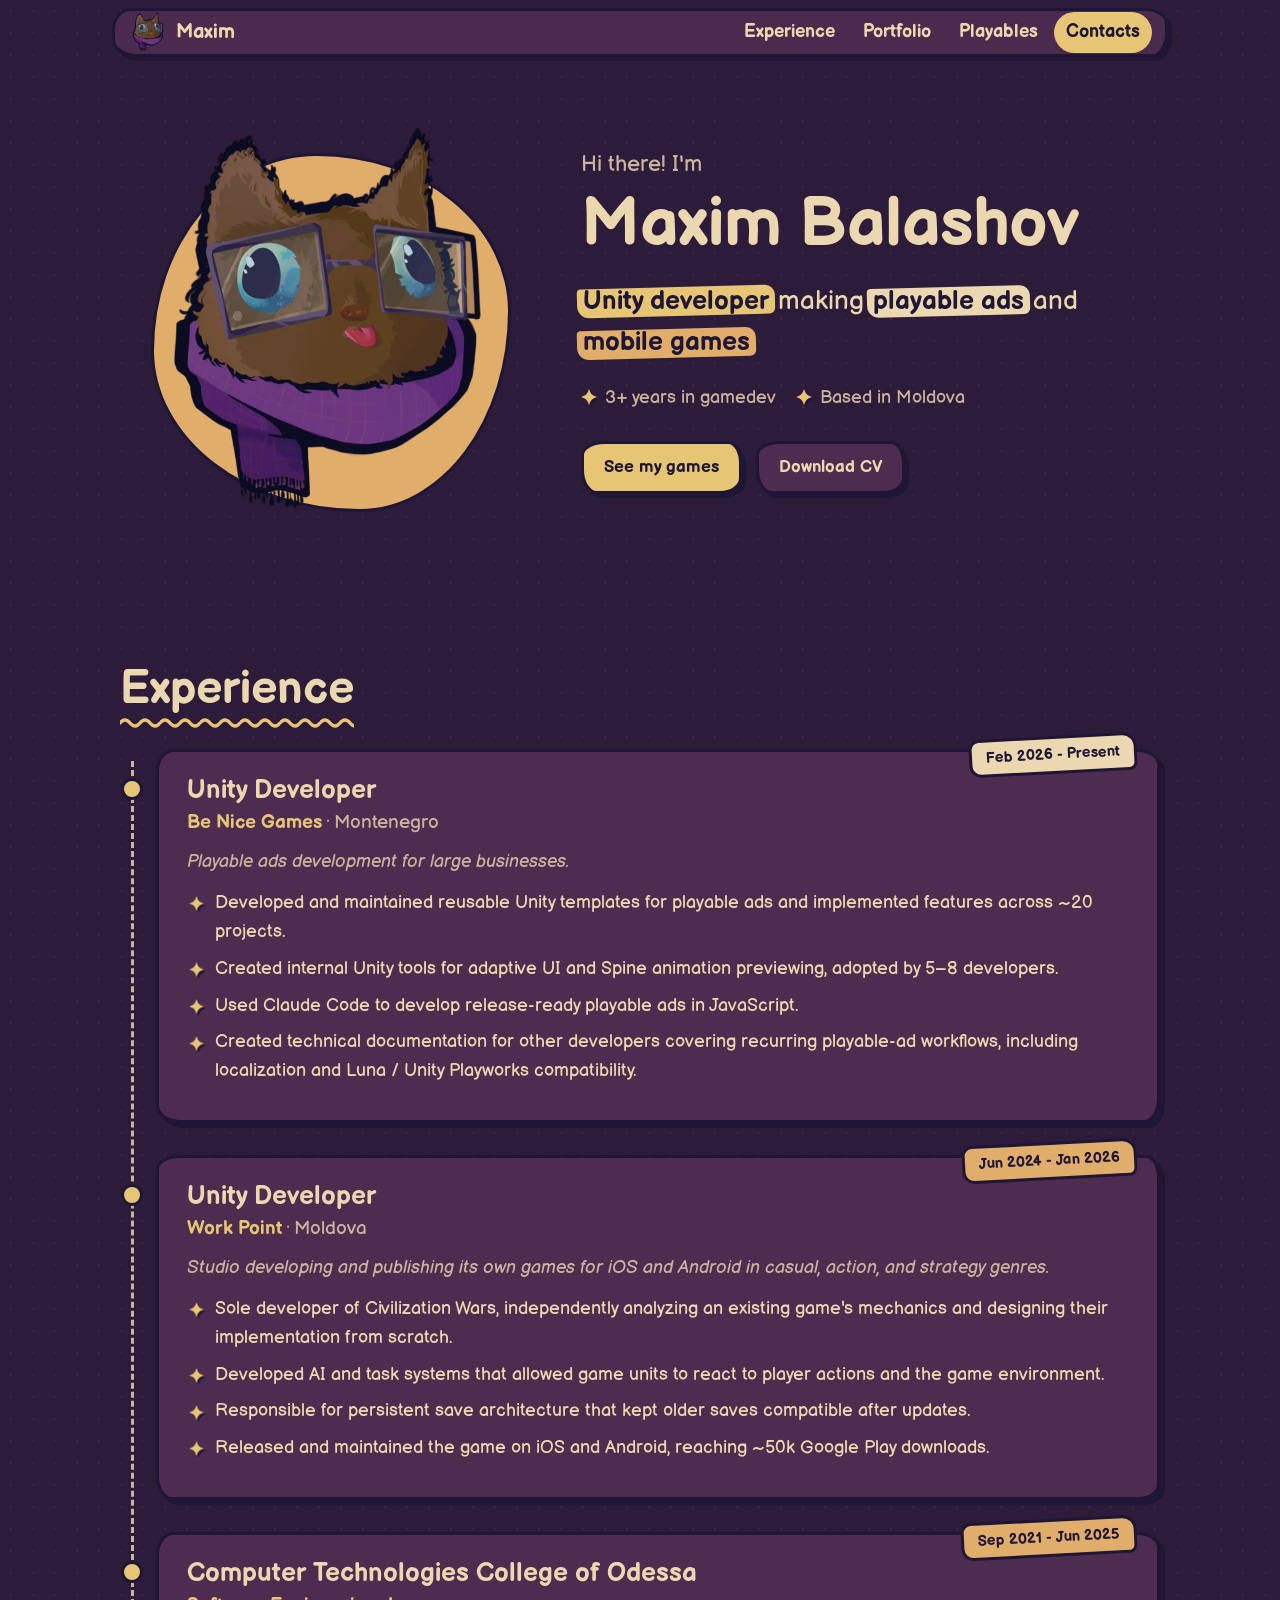
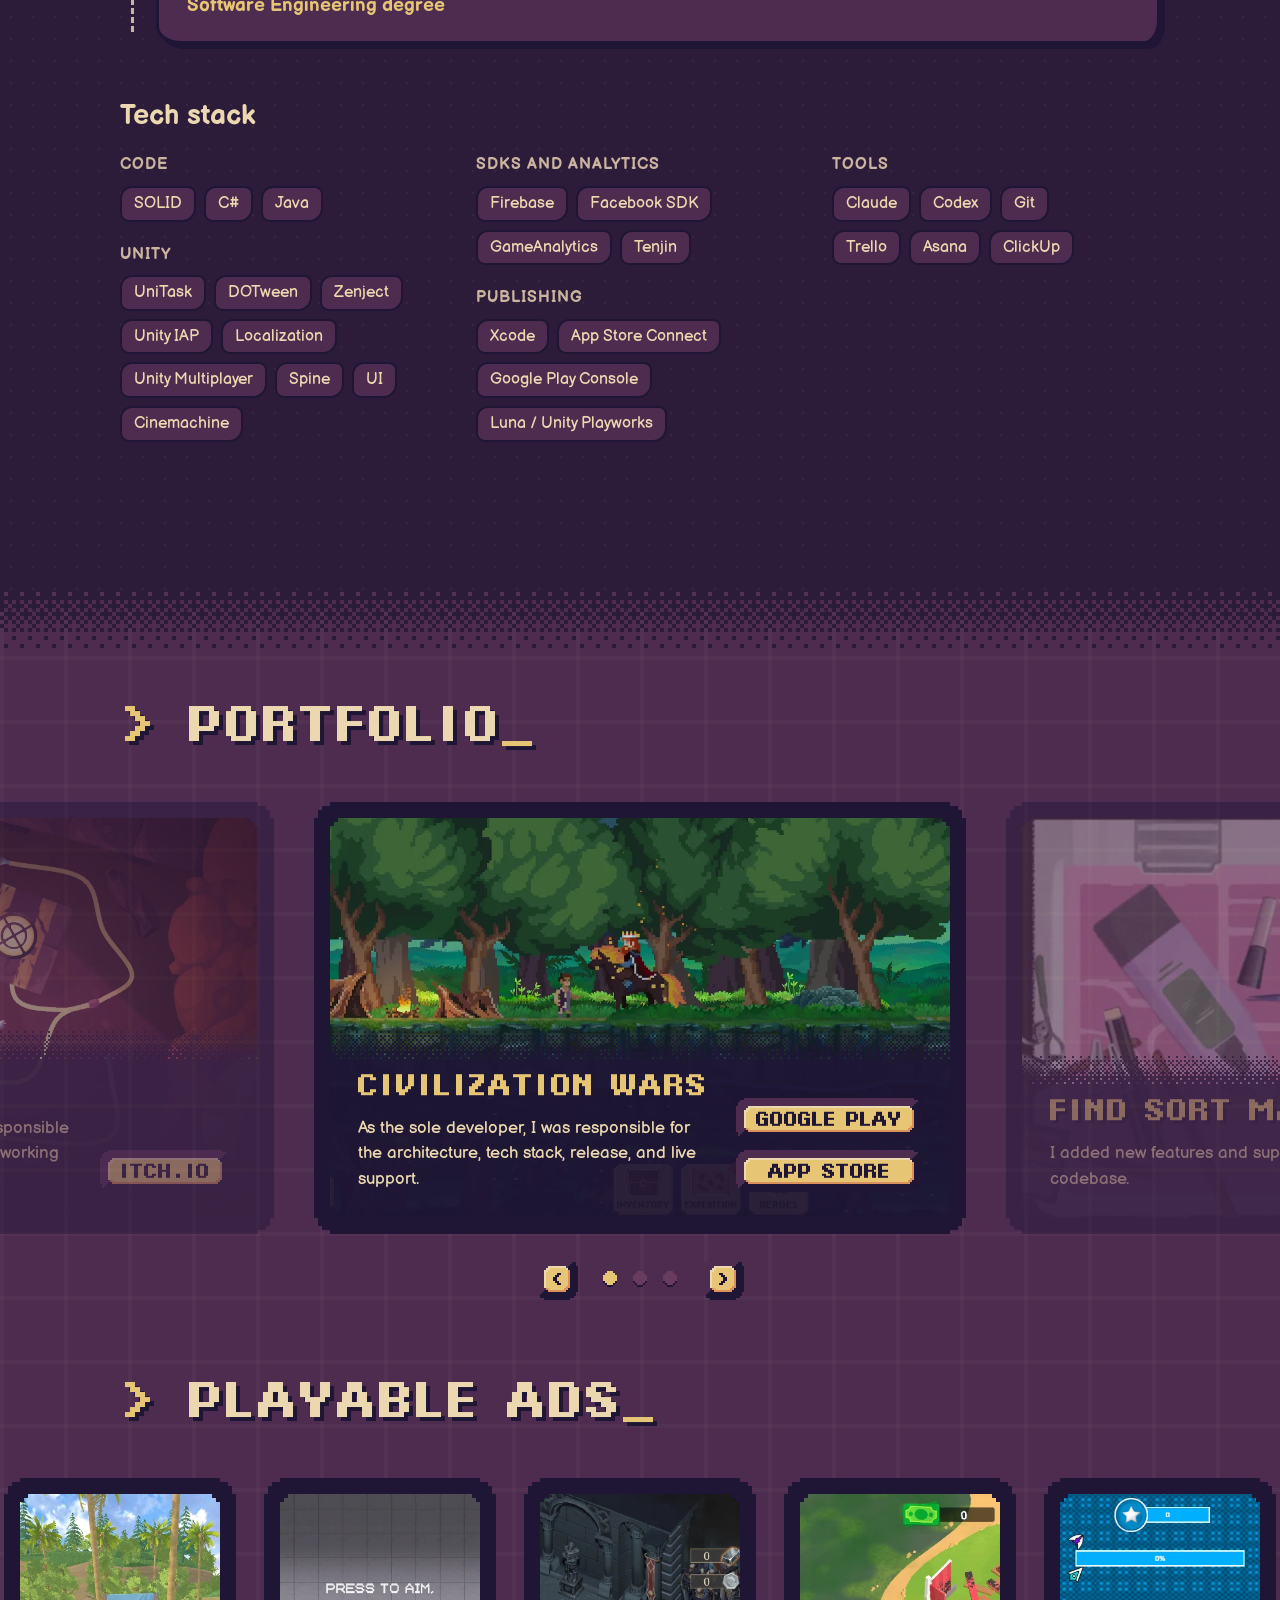
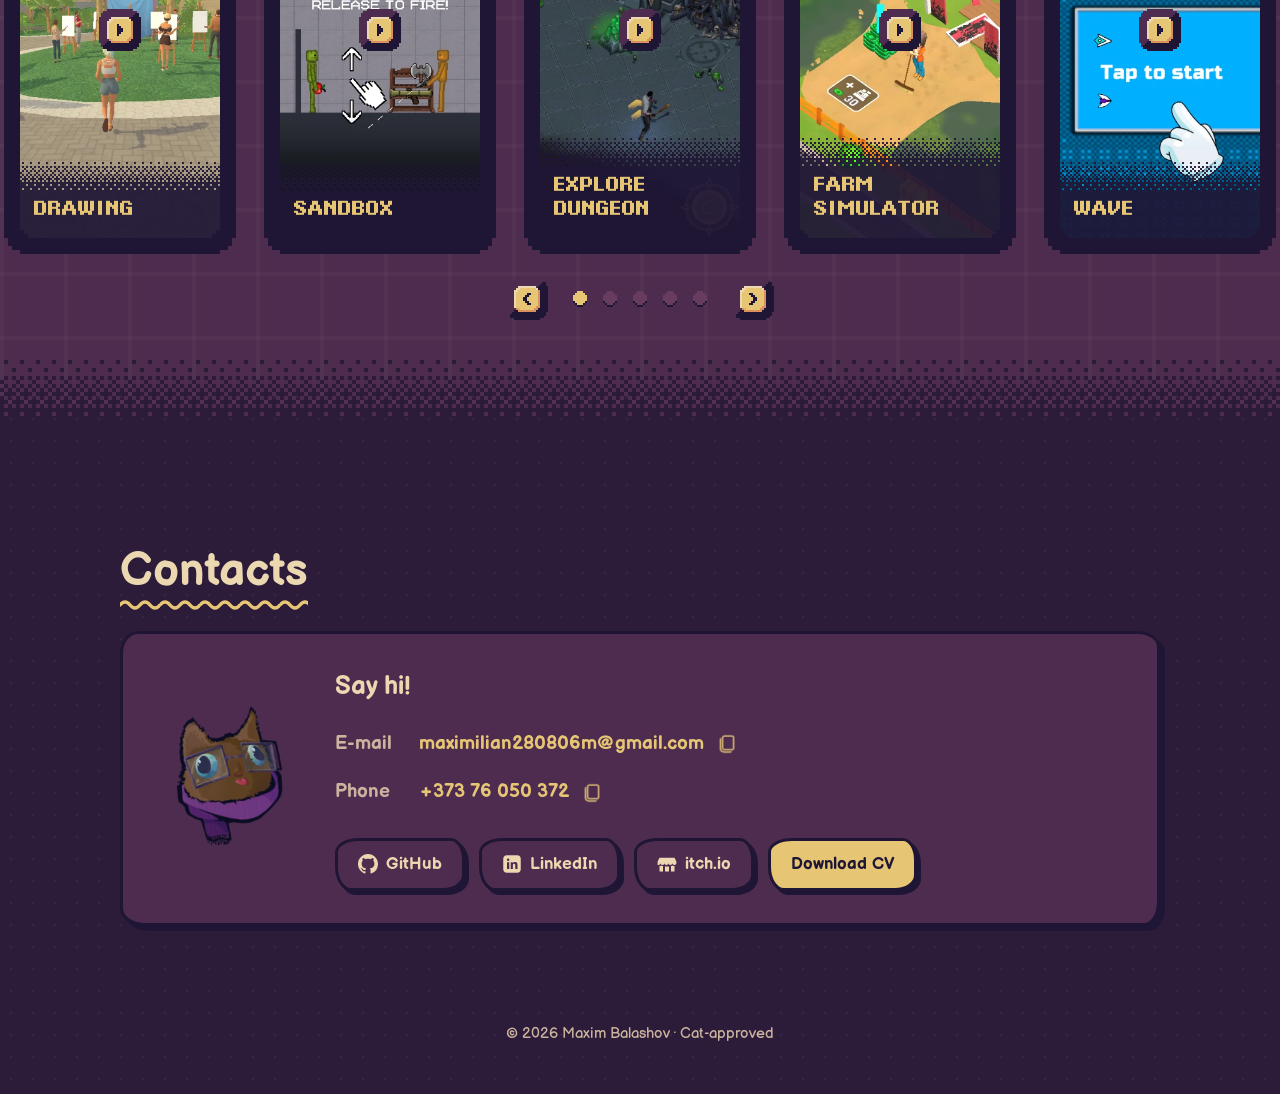
==== index.html @ 59ec6522 "first launch" ====
<!doctype html>
<html lang="en">
<head>
  <meta charset="utf-8">
  <meta name="viewport" content="width=device-width, initial-scale=1">
  <title>Maxim Balashov</title>
  <meta name="description" content="Maxim Balashov — Unity developer making playable ads and mobile games.">
  <link rel="icon" type="image/png" href="Assets/Art/favicon.png">
  <link rel="preload" href="Assets/Fonts/BalsamiqSans/BalsamiqSans-Regular.woff2" as="font" type="font/woff2" crossorigin>
  <link rel="preload" href="Assets/Fonts/BalsamiqSans/BalsamiqSans-Bold.woff2" as="font" type="font/woff2" crossorigin>
  <link rel="stylesheet" href="css/style.css?v=35">
</head>
<body>

  <!-- Hand-drawn wobble filter, used by doodle elements -->
  <svg width="0" height="0" style="position:absolute" aria-hidden="true">
    <filter id="wobble">
      <feTurbulence type="fractalNoise" baseFrequency="0.03" numOctaves="2" seed="3"/>
      <feDisplacementMap in="SourceGraphic" scale="3"/>
    </filter>
  </svg>

  <header class="nav">
    <a class="nav__logo" href="#top" aria-label="Back to top">
      <img src="Assets/Art/icon.webp" alt="" width="40" height="40">
      <span>Maxim</span>
    </a>
    <nav class="nav__links" aria-label="Sections">
      <a href="#experience">Experience</a>
      <a href="#games">Portfolio</a>
      <a href="#playables">Playables</a>
      <a href="#contacts">Contacts</a>
    </nav>
  </header>

  <main id="top">

    <!-- ============ HERO ============ -->
    <section class="hero">
      <div class="hero__avatar">
        <div class="hero__blob" aria-hidden="true"></div>
        <div class="hero__cat">
          <img src="Assets/Art/icon.webp" alt="Maxim's avatar: a brown cat in glasses and a purple scarf" width="735" height="734">
        </div>
      </div>

      <div class="hero__text">
        <p class="hero__hello">Hi there! I'm</p>
        <h1 class="hero__name">Maxim Balashov</h1>
        <p class="hero__role">
          <span class="marker">Unity developer</span> making
          <span class="marker marker--mustard">playable ads</span> and
          <span class="marker marker--coral">mobile games</span>.
        </p>
        <ul class="hero__facts">
          <li>3+ years in gamedev</li>
          <li>Based in Moldova</li>
        </ul>
        <div class="hero__actions">
          <a class="btn btn--primary" href="#games">See my games</a>
          <a class="btn" href="Assets/CV%2017.10.pdf" download="Maxim_Balashov_CV.pdf">Download CV</a>
        </div>
      </div>
    </section>

    <!-- ============ EXPERIENCE ============ -->
    <section class="section" id="experience">
      <h2 class="section__title"><span>Experience</span></h2>

      <div class="timeline">
        <article class="job card">
          <div class="job__date sticker sticker--mustard">Feb 2026 - Present</div>
          <h3 class="job__role">Unity Developer</h3>
          <p class="job__company">Be Nice Games <span>· Montenegro</span></p>
          <p class="job__about">Playable ads development for large businesses.</p>
          <ul class="job__list">
            <li>Developed and maintained reusable Unity templates for playable ads and implemented features across ~20 projects.</li>
            <li>Created internal Unity tools for adaptive UI and Spine animation previewing, adopted by 5–8 developers.</li>
            <li>Used Claude Code to develop release-ready playable ads in JavaScript.</li>
            <li>Created technical documentation for other developers covering recurring playable-ad workflows, including localization and Luna / Unity Playworks compatibility.</li>
          </ul>
        </article>

        <article class="job card">
          <div class="job__date sticker sticker--coral">Jun 2024 - Jan 2026</div>
          <h3 class="job__role">Unity Developer</h3>
          <p class="job__company">Work Point <span>· Moldova</span></p>
          <p class="job__about">Studio developing and publishing its own games for iOS and Android in casual, action, and strategy genres.</p>
          <ul class="job__list">
            <li>Sole developer of Civilization Wars, independently analyzing an existing game's mechanics and designing their implementation from scratch.</li>
            <li>Developed AI and task systems that allowed game units to react to player actions and the game environment.</li>
            <li>Responsible for persistent save architecture that kept older saves compatible after updates.</li>
            <li>Released and maintained the game on iOS and Android, reaching ~50k Google Play downloads.</li>
          </ul>
        </article>

        <article class="job card card--small">
          <div class="job__date sticker">Sep 2021 - Jun 2025</div>
          <h3 class="job__role">Computer Technologies College of Odessa</h3>
          <p class="job__company">Software Engineering degree</p>
        </article>
      </div>

      <h3 class="subtitle">Tech stack</h3>
      <div class="stack">
        <div class="stack__col">
          <div class="stack__group">
            <p class="stack__label">Code</p>
            <ul class="chips"><li>SOLID</li><li>C#</li><li>Java</li></ul>
          </div>
          <div class="stack__group">
            <p class="stack__label">Unity</p>
            <ul class="chips"><li>UniTask</li><li>DOTween</li><li>Zenject</li><li>Unity IAP</li><li>Localization</li><li>Unity Multiplayer</li><li>Spine</li><li>UI</li><li>Cinemachine</li></ul>
          </div>
        </div>
        <div class="stack__col">
          <div class="stack__group">
            <p class="stack__label">SDKs and analytics</p>
            <ul class="chips"><li>Firebase</li><li>Facebook SDK</li><li>GameAnalytics</li><li>Tenjin</li></ul>
          </div>
          <div class="stack__group">
            <p class="stack__label">Publishing</p>
            <ul class="chips"><li>Xcode</li><li>App Store Connect</li><li>Google Play Console</li><li>Luna / Unity Playworks</li></ul>
          </div>
        </div>
        <div class="stack__col">
          <div class="stack__group">
            <p class="stack__label">Tools</p>
            <ul class="chips"><li>Claude</li><li>Codex</li><li>Git</li></ul>
            <ul class="chips"><li>Trello</li><li>Asana</li><li>ClickUp</li></ul>
          </div>
        </div>
      </div>
    </section>

    <!-- ============ PIXEL WORLD: GAMES + PLAYABLES ============ -->
    <div class="pixel-world">
      <div class="dither-edge dither-edge--top" aria-hidden="true"></div>
      <canvas class="pixel-reveal" aria-hidden="true"></canvas>

      <!-- ===== Games ===== -->
      <section id="games">
        <div class="px-section">
          <h2 class="px-title"><span class="px-title__arrow" aria-hidden="true">&gt;</span> PORTFOLIO<span class="px-cursor" aria-hidden="true">_</span></h2>
        </div>

        <div class="showcase showcase--dim px-showcase-wrap" data-showcase="games" aria-roledescription="carousel" aria-label="Games">
          <div class="showcase__viewport">
            <div class="showcase__track">

              <article class="showcase__item game-card px-frame">
                <div class="px-frame__inner px-placeholder" data-cover="Assets/Art/GamePreviews/cws.webp">
                  <div class="game-card__panel px-panel">
                    <div>
                      <h3 class="game-card__title">CIVILIZATION WARS</h3>
                      <p class="game-card__desc">As the sole developer, I was responsible for the architecture, tech stack, release, and live support.</p>
                    </div>
                    <div class="game-card__links">
                      <a class="px-button" href="https://play.google.com/store/apps/details?id=civilization.wars.kingdom.strategy" target="_blank" rel="noopener">GOOGLE PLAY</a>
                      <a class="px-button" href="https://apps.apple.com/us/app/civilization-wars-strategy/id6739465049" target="_blank" rel="noopener">APP STORE</a>
                    </div>
                  </div>
                </div>
              </article>

              <article class="showcase__item game-card px-frame">
                <div class="px-frame__inner px-placeholder" data-cover="Assets/Art/GamePreviews/fsm.webp">
                  <div class="game-card__panel px-panel">
                    <div>
                      <h3 class="game-card__title">FIND SORT MATCH</h3>
                      <p class="game-card__desc">I added new features and supported existing codebase.</p>
                    </div>
                    <div class="game-card__links">
                      <a class="px-button" href="https://play.google.com/store/apps/details?id=com.gan.puzzleone" target="_blank" rel="noopener">GOOGLE PLAY</a>
                      <a class="px-button" href="https://apps.apple.com/md/app/find-sort-match-sorting-game/id6448245615" target="_blank" rel="noopener">APP STORE</a>
                    </div>
                  </div>
                </div>
              </article>

              <article class="showcase__item game-card px-frame">
                <div class="px-frame__inner px-placeholder" data-cover="Assets/Art/GamePreviews/wireup.webp">
                  <div class="game-card__panel px-panel">
                    <div>
                      <h3 class="game-card__title">WIRE UP</h3>
                      <p class="game-card__desc">I was the developer and game designer responsible for the project from concept to completion, working together with a 2D artist.</p>
                    </div>
                    <div class="game-card__links">
                      <a class="px-button" href="https://mav-666.itch.io/wire-up" target="_blank" rel="noopener">ITCH.IO</a>
                    </div>
                  </div>
                </div>
              </article>

            </div>
          </div>
          <div class="showcase__controls">
            <button class="px-button px-button--icon" type="button" data-prev aria-label="Previous game">
              <svg viewBox="0 0 16 16" aria-hidden="true"><path fill="currentColor" d="M8 2h4v2H8zM6 4h4v2H6zM4 6h4v4H4zM6 10h4v2H6zM8 12h4v2H8z"/></svg>
            </button>
            <div class="showcase__dots"></div>
            <button class="px-button px-button--icon" type="button" data-next aria-label="Next game">
              <svg viewBox="0 0 16 16" aria-hidden="true"><path fill="currentColor" d="M4 2h4v2H4zM6 4h4v2H6zM8 6h4v4H8zM6 10h4v2H6zM4 12h4v2H4z"/></svg>
            </button>
          </div>
        </div>
      </section>

      <!-- ===== Playables ===== -->
      <section id="playables">
        <div class="px-section">
          <h2 class="px-title"><span class="px-title__arrow" aria-hidden="true">&gt;</span> PLAYABLE ADS<span class="px-cursor" aria-hidden="true">_</span></h2>
        </div>

        <div class="showcase px-showcase-wrap" data-showcase="playables" aria-roledescription="carousel" aria-label="Playable ads" style="--showcase-gap: 20px">
          <div class="showcase__viewport">
            <div class="showcase__track" id="playables-track">
              <!-- filled from js/main.js (PLAYABLES list) -->
            </div>
          </div>
          <div class="showcase__controls">
            <button class="px-button px-button--icon" type="button" data-prev aria-label="Previous playable">
              <svg viewBox="0 0 16 16" aria-hidden="true"><path fill="currentColor" d="M8 2h4v2H8zM6 4h4v2H6zM4 6h4v4H4zM6 10h4v2H6zM8 12h4v2H8z"/></svg>
            </button>
            <div class="showcase__dots"></div>
            <button class="px-button px-button--icon" type="button" data-next aria-label="Next playable">
              <svg viewBox="0 0 16 16" aria-hidden="true"><path fill="currentColor" d="M4 2h4v2H4zM6 4h4v2H6zM8 6h4v4H8zM6 10h4v2H6zM4 12h4v2H4z"/></svg>
            </button>
          </div>
        </div>
      </section>

      <div class="dither-edge dither-edge--bottom" aria-hidden="true"></div>
    </div>

    <!-- ============ CONTACTS ============ -->
    <section class="section" id="contacts">
      <h2 class="section__title"><span>Contacts</span></h2>

      <div class="contact card">
        <img class="contact__cat" src="Assets/Art/icon.webp" alt="" width="140" height="140">
        <div class="contact__body">
          <p class="contact__lead">Say hi!</p>

          <div class="contact__rows">
            <button class="contact__row" type="button" data-copy="maximilian280806m@gmail.com" aria-label="Copy e-mail address">
              <span class="contact__label">E-mail</span>
              <span class="contact__value">maximilian280806m@gmail.com</span>
              <span class="copy-icon" aria-hidden="true"></span>
            </button>
            <button class="contact__row" type="button" data-copy="+37376050372" aria-label="Copy phone number">
              <span class="contact__label">Phone</span>
              <span class="contact__value">+373 76 050 372</span>
              <span class="copy-icon" aria-hidden="true"></span>
            </button>
          </div>

          <div class="socials">
            <a class="btn btn--social" href="https://github.com/maverik-666" target="_blank" rel="noopener">
              <svg viewBox="0 0 16 16" aria-hidden="true"><path fill="currentColor" d="M8 0C3.58 0 0 3.58 0 8c0 3.54 2.29 6.53 5.47 7.59.4.07.55-.17.55-.38 0-.19-.01-.82-.01-1.49-2.01.37-2.53-.49-2.69-.94-.09-.23-.48-.94-.82-1.13-.28-.15-.68-.52-.01-.53.63-.01 1.08.58 1.23.82.72 1.21 1.87.87 2.33.66.07-.52.28-.87.51-1.07-1.78-.2-3.64-.89-3.64-3.95 0-.87.31-1.59.82-2.15-.08-.2-.36-1.02.08-2.12 0 0 .67-.21 2.2.82.64-.18 1.32-.27 2-.27.68 0 1.36.09 2 .27 1.53-1.04 2.2-.82 2.2-.82.44 1.1.16 1.92.08 2.12.51.56.82 1.27.82 2.15 0 3.07-1.87 3.75-3.65 3.95.29.25.54.73.54 1.48 0 1.07-.01 1.93-.01 2.2 0 .21.15.46.55.38A8.01 8.01 0 0 0 16 8c0-4.42-3.58-8-8-8z"/></svg>
              GitHub
            </a>
            <a class="btn btn--social" href="https://www.linkedin.com/in/maxim-balashov-8b03b829a/" target="_blank" rel="noopener">
              <svg viewBox="0 0 16 16" aria-hidden="true"><rect x="1" y="1" width="14" height="14" rx="3" fill="currentColor"/><path style="fill:var(--card)" d="M4 6.5h1.8V12H4zM4.9 3.6a1 1 0 1 1 0 2 1 1 0 0 1 0-2zM7 6.5h1.7v.8c.3-.5.9-.9 1.8-.9 1.6 0 1.9 1 1.9 2.4V12h-1.8V9.2c0-.7 0-1.4-.9-1.4s-1 .7-1 1.4V12H7z"/></svg>
              LinkedIn
            </a>
            <a class="btn btn--social" href="https://mav-666.itch.io/" target="_blank" rel="noopener">
              <svg viewBox="0 0 16 16" aria-hidden="true"><path fill="currentColor" d="M2 3h12l1.5 3v1.2c0 .9-.7 1.6-1.6 1.6-.9 0-1.6-.7-1.6-1.6 0 .9-.7 1.6-1.6 1.6S9.1 8.1 9.1 7.2c0 .9-.7 1.6-1.6 1.6S6 8.1 6 7.2c0 .9-.7 1.6-1.6 1.6S2.8 8.1 2.8 7.2c0 .9-.7 1.6-1.6 1.6H.5V6zM2 9.6c.5 0 1-.1 1.4-.4.4.3.9.4 1.4.4V14H2zm9.2 0c.5 0 1-.1 1.4-.4.4.3.9.4 1.4.4V14h-2.8zM6.4 10h3.2v4H6.4z"/></svg>
              itch.io
            </a>
            <a class="btn btn--primary" href="Assets/CV%2017.10.pdf" download="Maxim_Balashov_CV.pdf">Download CV</a>
          </div>
        </div>
      </div>
    </section>
  </main>

  <footer class="footer">
    <p>© 2026 Maxim Balashov · Cat-approved</p>
  </footer>

  <!-- ============ PLAYABLE MODAL ============ -->
  <div class="player" id="player" hidden>
    <div class="player__backdrop" data-close></div>
    <div class="player__window px-frame" role="dialog" aria-modal="true" aria-labelledby="player-title">
      <div class="px-frame__inner">
        <div class="player__bar">
          <span class="player__title" id="player-title"></span>
          <div class="player__controls">
            <button class="px-button px-button--icon" type="button" id="player-restart" aria-label="Restart playable" title="Restart">
              <img src="Assets/Art/reload.png" alt="" width="36" height="36">
            </button>
            <button class="px-button px-button--icon" type="button" data-close aria-label="Close playable" title="Close">
              <img src="Assets/Art/cross.png" alt="" width="36" height="36">
            </button>
          </div>
        </div>
        <div class="player__screen">
          <iframe id="player-frame" title="Playable ad" allow="autoplay; fullscreen" sandbox="allow-scripts"></iframe>
          <!-- pixel loading screen, drawn in main.js -->
          <div class="player__loader" id="player-loader" hidden>
            <canvas width="64" height="64" aria-hidden="true"></canvas>
            <span class="sr-only">Loading</span>
          </div>
        </div>
      </div>
    </div>
  </div>

  <script src="js/main.js?v=35"></script>
</body>
</html>
---- css/style.css ----
/* ================= Fonts =================
   .woff2 files are subsets (Latin + punctuation) of the .ttf originals, which stay as fallback. */
@font-face {
  font-family: "Balsamiq Sans";
  src: url("../Assets/Fonts/BalsamiqSans/BalsamiqSans-Regular.woff2") format("woff2"), url("../Assets/Fonts/BalsamiqSans/BalsamiqSans-Regular.ttf") format("truetype");
  font-weight: 400; font-style: normal; font-display: swap;
}
@font-face {
  font-family: "Balsamiq Sans";
  src: url("../Assets/Fonts/BalsamiqSans/BalsamiqSans-Bold.woff2") format("woff2"), url("../Assets/Fonts/BalsamiqSans/BalsamiqSans-Bold.ttf") format("truetype");
  font-weight: 700; font-style: normal; font-display: swap;
}
@font-face {
  font-family: "Balsamiq Sans";
  src: url("../Assets/Fonts/BalsamiqSans/BalsamiqSans-Italic.woff2") format("woff2"), url("../Assets/Fonts/BalsamiqSans/BalsamiqSans-Italic.ttf") format("truetype");
  font-weight: 400; font-style: italic; font-display: swap;
}
@font-face {
  font-family: "JF Dot";
  src: url("../Assets/Fonts/JF-Dot/JF-Dot-MPlusH10B.woff2") format("woff2"), url("../Assets/Fonts/JF-Dot/JF-Dot-MPlusH10B.ttf") format("truetype");
  font-weight: 400; font-style: normal; font-display: swap;
}

/* ================= Tokens =================
   Dark palette: plums for surfaces, warm yellows/oranges for accents.
   Text is cream on dark surfaces and dark plum on light accents. */
:root {
  /* plums, light -> dark */
  --plum-1: #804c6d;
  --plum-2: #673c5f;
  --plum-3: #4d2c50;
  --plum-4: #2c1b39;
  --plum-5: #1f1636;
  /* warm accents */
  --orange: #da915e;
  --apricot: #e1ad6b;
  --yellow: #e6c575;
  --cream: #ebd8b0;

  --bg: var(--plum-4);
  --bg-dots: rgba(235, 216, 176, .06);
  --card: var(--plum-3);
  --text: var(--cream);
  --text-soft: #cbb49f;
  --ink: var(--plum-5);    /* outlines, shadows, text on light accents */
  --link: var(--yellow);

  --lilac: var(--plum-1);
  --mustard: var(--yellow);
  --mustard-light: var(--cream);
  --coral: var(--orange);
  --coral-light: var(--apricot);
  --peach: var(--apricot);

  /* pixel world */
  --px-bg: var(--plum-3);
  --px-bg-2: var(--plum-4);
  --px-ink: var(--cream);
  --px-dim: var(--text-soft);
  --px-accent: var(--yellow);
  --px-teal: var(--orange);

  --font-body: "Balsamiq Sans", "Comic Sans MS", "Trebuchet MS", sans-serif;
  --font-pixel: "JF Dot", "Courier New", monospace;

  --line: 3px solid var(--ink);
  --shadow: 5px 5px 0 var(--ink);
  --wobble: 18px 22px 16px 24px / 22px 16px 24px 18px;
  --wobble-2: 24px 14px 22px 16px / 14px 22px 16px 24px;
  --max: 1080px;
}

/* ================= Base ================= */
*, *::before, *::after { box-sizing: border-box; }
html { scroll-behavior: smooth; scroll-padding-top: 84px; }
body {
  margin: 0;
  font-family: var(--font-body);
  font-size: 18px;
  line-height: 1.6;
  color: var(--text);
  background-color: var(--bg);
  background-image: radial-gradient(var(--bg-dots) 1.4px, transparent 1.6px);
  background-size: 22px 22px;
  -webkit-font-smoothing: antialiased;
  overflow-x: hidden;
}
img { max-width: 100%; height: auto; display: block; }
a { color: var(--link); text-decoration-thickness: 2px; text-underline-offset: 3px; }
a:hover { color: var(--apricot); }
:focus-visible { outline: 3px dashed var(--mustard); outline-offset: 4px; }
h1, h2, h3 { line-height: 1.15; margin: 0; }
ul { margin: 0; padding: 0; list-style: none; }
button { font: inherit; color: inherit; cursor: pointer; }

/* ================= Buttons ================= */
.btn {
  display: inline-flex; align-items: center; gap: 8px;
  padding: 10px 20px;
  font-weight: 700; font-size: 17px;
  color: var(--text); text-decoration: none;
  background: var(--card);
  border: var(--line);
  border-radius: var(--wobble-2);
  box-shadow: 4px 4px 0 var(--ink);
  transition: transform .15s ease, box-shadow .15s ease, background-color .15s;
}
.btn:hover { color: var(--text); background: var(--plum-2); transform: translate(-2px, -2px); box-shadow: 6px 6px 0 var(--ink); }
.btn:active { transform: translate(3px, 3px); box-shadow: 1px 1px 0 var(--ink); }
.btn--primary { background: var(--yellow); color: var(--ink); }
.btn--primary:hover { background: var(--cream); color: var(--ink); }
.btn svg { width: 20px; height: 20px; }

/* ================= Nav ================= */
.nav {
  position: sticky; top: 0; z-index: 50;
  display: flex; align-items: center; justify-content: space-between; gap: 16px;
  max-width: var(--max); margin: 0 auto;
  padding: 12px 20px;
}
.nav::before {
  content: ""; position: absolute; inset: 8px 12px;
  background: rgba(77, 44, 80, .96);
  border: var(--line); border-radius: var(--wobble);
  box-shadow: 4px 4px 0 var(--ink);
  z-index: -1;
}
.nav__logo { display: flex; align-items: center; gap: 8px; font-weight: 700; font-size: 20px; color: var(--text); text-decoration: none; padding-left: 8px; }
.nav__logo img { width: 40px; height: 40px; transition: transform .3s; }
.nav__logo:hover img { transform: rotate(-12deg) scale(1.1); }
.nav__links { display: flex; flex-wrap: wrap; gap: 4px; padding-right: 8px; }
.nav__links a {
  padding: 6px 12px; border-radius: 999px;
  color: var(--text); font-weight: 700; text-decoration: none;
  transition: background-color .15s, color .15s;
}
.nav__links a:hover { background: var(--plum-1); color: var(--text); }
.nav__links a.is-active { background: var(--yellow); color: var(--ink); }

/* ================= Hero ================= */
.hero {
  max-width: var(--max); margin: 0 auto;
  padding: 56px 20px 80px;
  display: grid; grid-template-columns: minmax(0, 5fr) minmax(0, 7fr);
  align-items: center; gap: 48px;
}
.hero__avatar { position: relative; max-width: 400px; justify-self: center; }
/* idle bob on the wrapper, squish on the image: transforms combine, so neither jumps */
.hero__cat { position: relative; animation: bob 4s ease-in-out infinite; transform-origin: 50% 80%; }
.hero__cat img { transform-origin: 50% 90%; }
.hero__blob {
  position: absolute; inset: 8% 4% 2% 6%;
  background: var(--apricot);
  border: var(--line);
  border-radius: 46% 54% 42% 58% / 55% 44% 56% 45%;
  animation: blob 9s ease-in-out infinite;
}
@keyframes bob { 0%, 100% { transform: translateY(0) rotate(-2deg); } 50% { transform: translateY(-10px) rotate(2deg); } }
@keyframes blob {
  0%, 100% { border-radius: 46% 54% 42% 58% / 55% 44% 56% 45%; }
  50% { border-radius: 56% 44% 52% 48% / 45% 56% 44% 55%; }
}
.hero__hello { margin: 0 0 4px; font-size: 22px; color: var(--text-soft); }
.hero__name { font-size: clamp(40px, 6vw, 68px); font-weight: 700; letter-spacing: -.5px; }
.hero__role { font-size: clamp(20px, 2.4vw, 26px); margin: 16px 0 20px; }

.marker { position: relative; white-space: nowrap; font-weight: 700; color: var(--ink); z-index: 0; padding: 0 2px; }
.marker::after {
  content: ""; position: absolute; z-index: -1;
  left: -4px; right: -4px; top: 6%; bottom: 0;
  background: var(--mustard);
  border-radius: 4px 10px 6px 12px;
  transform: rotate(-1.5deg);
}
.marker--mustard::after { background: var(--mustard-light); }
.marker--coral::after { background: var(--coral-light); }

.hero__facts { display: flex; flex-wrap: wrap; gap: 8px 20px; margin-bottom: 28px; color: var(--text-soft); }
.hero__facts li::before {
  content: ""; width: 16px; height: 16px; vertical-align: -2px;
  background: url("../Assets/Art/star-yellow.png") center / contain no-repeat;
  filter: drop-shadow(2px 2px 0 var(--ink));
}
.hero__actions { display: flex; flex-wrap: wrap; gap: 14px; }

/* ================= Sections ================= */
.section { max-width: var(--max); margin: 0 auto; padding: 64px 20px; }
.section__title { font-size: clamp(32px, 4.4vw, 46px); margin-bottom: 32px; }
.section__title span { position: relative; display: inline-block; }
.section__title span::after { /* hand-drawn squiggle */
  content: ""; position: absolute; left: 0; right: 0; bottom: -12px; height: 12px;
  background: url("data:image/svg+xml,%3Csvg xmlns='http://www.w3.org/2000/svg' viewBox='0 0 40 12'%3E%3Cpath d='M0 6 Q5 0 10 6 T20 6 T30 6 T40 6' fill='none' stroke='%23e6c575' stroke-width='3.5' stroke-linecap='round'/%3E%3C/svg%3E") repeat-x left center / 40px 12px;
}
.section__lead { margin: -12px 0 28px; color: var(--text-soft); }
.subtitle { font-size: 28px; margin: 56px 0 20px; }

.card {
  color: var(--text);
  background: var(--card);
  border: var(--line);
  border-radius: var(--wobble);
  box-shadow: var(--shadow);
}

.sticker {
  display: inline-block;
  padding: 4px 14px;
  font-weight: 700; font-size: 15px; color: var(--ink);
  background: var(--peach);
  border: var(--line); border-radius: 10px 14px 8px 12px;
  transform: rotate(-3deg);
}
.sticker--mustard { background: var(--mustard-light); }
.sticker--coral { background: var(--coral-light); }

/* ================= Experience ================= */
.timeline { --tl-pad: 36px; --tl-x: 12px; display: grid; gap: 32px; position: relative; padding-left: var(--tl-pad); }
.timeline::before { /* dashed path */
  content: ""; position: absolute; left: calc(var(--tl-x) - 1.5px); top: 12px; bottom: 12px;
  border-left: 3px dashed var(--text-soft);
}
.job { position: relative; padding: 24px 28px 26px; }
.job::before { /* dot on the path */
  content: ""; position: absolute; top: 26px;
  left: calc(var(--tl-x) - var(--tl-pad) - 3px); /* 3px = card border */
  transform: translateX(-50%);
  width: 22px; height: 22px; border-radius: 50%;
  background: var(--mustard); border: var(--line);
}
.job:nth-child(even) { border-radius: var(--wobble-2); }
.job__date { position: absolute; top: -16px; right: 20px; }
.job__role { font-size: 26px; }
.job__company { margin: 2px 0 10px; font-weight: 700; color: var(--yellow); font-size: 19px; }
.job__company span { color: var(--text-soft); font-weight: 400; }
.job__about { margin: 0 0 12px; font-style: italic; color: var(--text-soft); }
.job__list li { position: relative; padding-left: 28px; margin-bottom: 8px; }
.job__list li::before {
  content: ""; position: absolute; left: 2px; top: .4em;
  width: 15px; height: 15px;
  background: url("../Assets/Art/star-yellow.png") center / contain no-repeat;
  filter: drop-shadow(2px 2px 0 var(--ink));
}
.card--small { padding-bottom: 20px; }
.card--small .job__company { margin-bottom: 0; }

.stack { display: grid; grid-template-columns: repeat(3, minmax(0, 1fr)); gap: 20px 28px; align-items: start; }
.stack__col { display: grid; gap: 20px; }
.stack__label { margin: 0 0 8px; font-weight: 700; color: var(--text-soft); font-size: 16px; text-transform: uppercase; letter-spacing: 1px; }
.chips { display: flex; flex-wrap: wrap; gap: 8px; }
.chips li {
  padding: 3px 12px; font-size: 16px; color: var(--text);
  background: var(--card); border: 2.5px solid var(--ink);
  border-radius: 12px 8px 14px 9px;
  transition: background-color .15s, color .15s;
}
.chips + .chips { margin-top: 8px; }
.chips li:nth-child(3n+1):hover { background: var(--yellow); color: var(--ink); }
.chips li:nth-child(3n+2):hover { background: var(--orange); color: var(--ink); }
.chips li:nth-child(3n):hover { background: var(--apricot); color: var(--ink); }

/* ================= Pixel world (Games + Playables) ================= */
/* Pixel art assets are drawn at 2x, so 1 art pixel = 2 css px at 1:1. */
.pixel-world {
  --panel: rgba(31, 22, 54, .92);
  position: relative;
  margin: 150px 0 130px;
  color: var(--px-ink);
}
/* Dithered edges: same background + grid as the world, cut out by a mask
   built from Assets/Art/gradient.png in main.js, so the grid continues through */
.pixel-world, .dither-edge {
  background-color: var(--px-bg);
  background-image:
    linear-gradient(rgba(235,216,176,.035) 4px, transparent 4px),
    linear-gradient(90deg, rgba(235,216,176,.035) 4px, transparent 4px);
  background-size: 64px 64px;
}
.dither-edge {
  position: absolute; left: 0; right: 0; height: 64px;
  pointer-events: none;
  visibility: hidden; /* shown once the mask is ready */
  -webkit-mask-repeat: repeat-x; mask-repeat: repeat-x;
  -webkit-mask-size: 64px 64px; mask-size: 64px 64px;
}
.dither-ready .dither-edge { visibility: visible; }
/* the edge ends where the world's grid starts: shift so lines line up */
.dither-edge--top {
  bottom: 100%;
  background-position: 0 0;
  -webkit-mask-image: var(--dither-mask-top); mask-image: var(--dither-mask-top);
}
.dither-edge--bottom {
  top: 100%;
  background-position: 0 var(--grid-shift-bottom, 0px);
  -webkit-mask-image: var(--dither-mask-bottom); mask-image: var(--dither-mask-bottom);
}

.pixel-reveal {
  position: absolute; left: 0; top: -64px; width: 100%; height: calc(100vh + 64px);
  pointer-events: none; z-index: 5;
  image-rendering: pixelated;
}

.px-section { max-width: var(--max); margin: 0 auto; padding: 48px 20px 8px; }
.px-section + .px-section { padding-top: 72px; }
.px-showcase-wrap { padding-bottom: 32px; }

/* JF Dot is a 10px-grid font: sizes kept to multiples of 10 so it stays crisp */
.px-title {
  font-family: var(--font-pixel); font-weight: 400;
  font-size: 50px; line-height: 1; letter-spacing: 2px;
  color: var(--px-ink);
  text-shadow: 4px 4px 0 var(--ink);
  margin-bottom: 20px;
}
.px-title__arrow { color: var(--px-accent); }
.px-cursor { color: var(--px-accent); animation: blink 1s steps(1) infinite; }
@keyframes blink { 50% { opacity: 0; } }
.px-lead { margin: 0 0 28px; color: var(--px-dim); font-size: 18px; }

/* 9-slice frame from Assets/Art/border.png (tinted copy: border-ink.png) */
.px-frame { position: relative; padding: 12px; }
.px-frame::after {
  content: ""; position: absolute; inset: 0; z-index: 2; pointer-events: none;
  border: 28px solid transparent;
  border-image: url("../Assets/Art/border-ink.png") 14 / 28px stretch;
  image-rendering: pixelated;
}
.px-frame__inner { position: relative; height: 100%; border-radius: 16px; overflow: hidden; }

/* 9-slice button from Assets/Art/button.png */
.px-button {
  display: inline-flex; align-items: center; justify-content: center;
  box-sizing: border-box; height: 42px; padding: 0 6px;
  border-style: solid; border-width: 14px;
  border-image: url("../Assets/Art/button.png") 14 fill / 14px stretch;
  image-rendering: pixelated;
  background: none;
  font-family: var(--font-pixel); font-size: 20px; line-height: 14px;
  color: var(--ink); text-decoration: none; white-space: nowrap;
  cursor: pointer;
  padding-top: 4px; /* label sits one art pixel lower */
}
/* main.js pre-renders the 9-slice into one image per size: no seams between slices */
.px-button.is-painted {
  border-image: none; border-color: transparent;
  background-origin: border-box; background-clip: border-box;
  background-size: 100% 100%; background-repeat: no-repeat;
}
.px-button { transition: transform .06s steps(1), filter .1s; }
.px-button:hover { color: var(--ink); filter: brightness(1.08); }
/* pressed: the button sinks by one art pixel and darkens */
.px-button:active, .play-card:active .play-card__play { transform: translateY(2px); filter: brightness(.85); }
.play-card:active .play-card__play { transform: translate(-50%, calc(-50% + 2px)); }
.px-button--icon { width: 42px; padding: 0; }
.px-button--icon svg { width: 16px; height: 16px; flex: none; overflow: visible; }
/* icon art is 24x24 at 1x; shown at 1.5x so it fits the button face */
.px-button--icon img { width: 36px; height: 36px; flex: none; max-width: none; image-rendering: pixelated; }

.px-placeholder {
  background-color: var(--plum-2);
  background-image:
    linear-gradient(45deg, var(--plum-1) 25%, transparent 25%, transparent 75%, var(--plum-1) 75%),
    linear-gradient(45deg, var(--plum-1) 25%, transparent 25%, transparent 75%, var(--plum-1) 75%);
  background-size: 64px 64px; background-position: 0 0, 32px 32px;
}
.has-cover { background-size: cover; background-position: center; }

/* dithered fade from the cover into the info panel */
.px-panel { position: relative; background: var(--panel); }
.px-panel::before {
  content: ""; position: absolute; left: 0; right: 0; bottom: 100%; height: 32px;
  background: var(--dither-panel, linear-gradient(transparent, var(--panel)));
  background-repeat: repeat-x;
  background-size: 32px 32px;
  image-rendering: pixelated;
}

.px-tags { display: flex; flex-wrap: wrap; gap: 6px; }
.px-tags + .px-tags { margin-top: 6px; }
.px-tags li {
  font-family: var(--font-pixel); font-size: 15px; line-height: 1;
  padding: 3px 6px 2px;
  color: var(--orange); border: 2px solid var(--orange);
}

/* ================= Showcase (infinite carousel) ================= */
.showcase__viewport {
  overflow: hidden;
  padding: 16px 0 12px;
  touch-action: pan-y;
  cursor: grab;
}
.showcase__viewport.is-dragging { cursor: grabbing; }
.showcase__track {
  display: flex; gap: var(--showcase-gap, 32px);
  transition: transform .55s cubic-bezier(.22, 1, .36, 1);
  will-change: transform;
  user-select: none; -webkit-user-select: none;
}
.showcase__track.no-anim { transition: none; }
.showcase__track.no-fade .showcase__item { transition: none; }
.showcase__item { flex: none; }
.showcase--dim .showcase__item { transition: opacity .3s; }
.showcase--dim .showcase__item:not(.is-active) { opacity: .4; }

.showcase__controls { display: flex; align-items: center; justify-content: center; gap: 20px; margin-top: 8px; }
.showcase__dots { display: flex; gap: 6px; }
.showcase__dot {
  width: 24px; height: 24px; padding: 0; border: 0; background: none; cursor: pointer;
  display: grid; place-items: center;
}
/* dot art is 7x8, shown at 2x like the other pixel assets */
.showcase__dot::before {
  content: ""; width: 14px; height: 16px;
  background: url("../Assets/Art/dot_disabled.png") center / 100% 100% no-repeat;
  image-rendering: pixelated;
}
.showcase__dot.is-active::before { background-image: url("../Assets/Art/dot_enabled.png"); }

/* ================= Game card (landscape) ================= */
.game-card { width: min(660px, 86vw); }
/* 3:2 landscape, but allowed to grow if the text needs more room */
.game-card .px-frame__inner { display: flex; flex-direction: column; justify-content: flex-end; min-height: calc(min(660px, 86vw) * 2 / 3 - 24px); }
.game-card__title {
  font-family: var(--font-pixel); font-weight: 400;
  font-size: 30px; line-height: 1.1; letter-spacing: 1px;
  color: var(--yellow);
  text-shadow: 3px 3px 0 var(--ink);
}
.game-card__panel {
  display: grid; grid-template-columns: minmax(0, 1fr) auto; align-items: end; gap: 16px 24px;
  padding: 8px 36px 34px;
}
.game-card__desc { margin: 12px 0 0; font-size: 17px; line-height: 1.5; color: var(--cream); }
.game-card__links { display: flex; flex-direction: column; gap: 10px; }

/* ================= Playable card (portrait) ================= */
.play-card {
  width: 240px; padding: 12px;
  border: 0; background: none; color: inherit; text-align: left; font: inherit;
  cursor: pointer;
  transition: transform .2s steps(3);
}
.play-card:hover { transform: translateY(-6px); }
.play-card .px-frame__inner { aspect-ratio: 9 / 15; display: flex; flex-direction: column; justify-content: flex-end; }
.play-card__label {
  position: absolute; left: 0; right: 0; top: 18%; text-align: center;
  font-family: var(--font-pixel); font-size: 20px; color: var(--cream); opacity: .7;
}
.play-card__play { position: absolute; left: 50%; top: 40%; transform: translate(-50%, -50%); }
.play-card__panel { padding: 4px 22px 24px; }
.play-card__title { display: block; font-family: var(--font-pixel); font-size: 20px; line-height: 1.2; color: var(--yellow); }

/* ================= Player modal ================= */
.player { position: fixed; inset: 0; z-index: 100; display: grid; place-items: center; }
.player[hidden] { display: none; }
.player__backdrop {
  position: absolute; inset: 0;
  background: rgba(31, 22, 54, .8);
  opacity: 0; transition: opacity .3s ease;
}
.player.is-open .player__backdrop { opacity: 1; }
/* the window follows the screen: portrait on tall screens, landscape on wide ones */
.player__window {
  height: min(88vh, 900px);
  aspect-ratio: 9 / 17;
  max-width: 94vw;
  will-change: transform;
}
@media (orientation: landscape) {
  .player__window {
    aspect-ratio: 16 / 9;
    height: auto;
    width: min(92vw, 1400px, calc(88vh * 16 / 9));
    max-width: none;
  }
}
.player__window .px-frame__inner { display: flex; flex-direction: column; background: var(--plum-5); }
.player__bar {
  display: flex; align-items: center; justify-content: space-between; gap: 12px;
  position: relative; z-index: 2;
  padding: 12px 14px 10px 24px;
  background: var(--plum-5);
}
/* dark dithered fade (gradient_small.png) hanging over the top of the game; clicks pass through */
.player__bar::after {
  content: ""; position: absolute; left: 0; right: 0; top: 100%; height: 32px;
  background: var(--dither-bar, linear-gradient(var(--plum-5), transparent 45%)) left top / 32px 32px repeat-x;
  image-rendering: pixelated;
  pointer-events: none;
}
.player__title {
  font-family: var(--font-pixel); font-size: 20px; color: var(--yellow);
  white-space: nowrap; overflow: hidden; text-overflow: ellipsis;
}
.player__controls { display: flex; gap: 6px; }
.player__screen { position: relative; flex: 1; background: var(--plum-5); }
.player__loader {
  position: absolute; inset: 0;
  display: grid; place-items: center;
  /* same backdrop as the pixel world, so the dark disc reads */
  background-color: var(--px-bg);
  background-image:
    linear-gradient(rgba(235,216,176,.035) 4px, transparent 4px),
    linear-gradient(90deg, rgba(235,216,176,.035) 4px, transparent 4px);
  background-size: 64px 64px;
  transition: opacity .3s;
}
.player__loader[hidden] { display: none; }
.player__loader.is-done { opacity: 0; }
/* 64x64 art canvas shown at 4x */
.player__loader canvas { width: 256px; height: 256px; max-width: 70%; height: auto; aspect-ratio: 1; image-rendering: pixelated; }

/* "REDIRECT!" pops up when the build tries to open the store */
.redirect-pop {
  position: absolute; left: 50%; top: 45%; z-index: 3;
  font-family: var(--font-pixel); font-size: 30px; line-height: 1;
  color: var(--yellow); text-shadow: 3px 3px 0 var(--ink);
  white-space: nowrap; pointer-events: none;
  /* movement snaps in pixel steps, the fade stays smooth */
  animation: pop-rise 1.2s steps(12) forwards, pop-fade 1.2s ease-in forwards;
}
@keyframes pop-rise { from { transform: translate(-50%, 0); } to { transform: translate(-50%, -96px); } }
@keyframes pop-fade { 0%, 40% { opacity: 1; } 100% { opacity: 0; } }
.sr-only { position: absolute; width: 1px; height: 1px; overflow: hidden; clip: rect(0 0 0 0); white-space: nowrap; }
.player__screen iframe { width: 100%; height: 100%; border: 0; display: block; background: var(--plum-5); }
body.is-locked { overflow: hidden; }

/* ================= Contacts ================= */
.contact { display: flex; align-items: center; gap: 36px; padding: 32px 36px; }
.contact__cat { width: 140px; flex: none; transform: rotate(-8deg); }
.contact__lead { margin: 0 0 16px; font-size: 26px; font-weight: 700; }
.contact__rows { display: grid; justify-items: start; gap: 6px; margin: 0 0 24px -12px; }
/* the whole row copies its value */
.contact__row {
  display: flex; flex-wrap: wrap; align-items: center; gap: 4px 12px;
  padding: 6px 12px;
  font-size: 19px; text-align: left; color: inherit;
  background: none; border: 0; border-radius: 12px;
  transition: background-color .15s;
}
.contact__row:hover { background: rgba(235, 216, 176, .08); }
.contact__label { min-width: 72px; font-weight: 700; color: var(--text-soft); }
.contact__value { font-weight: 700; color: var(--link); word-break: break-all; }
/* copy.png is a white icon: used as a mask so it takes any color */
.copy-icon {
  width: 22px; height: 22px; flex: none;
  background-color: var(--yellow);
  -webkit-mask: url("../Assets/Art/copy.png") center / contain no-repeat;
          mask: url("../Assets/Art/copy.png") center / contain no-repeat;
  transition: background-color .15s;
}
.contact__row:hover .copy-icon { background-color: var(--cream); }

/* "Copied!" rises from the click and fades */
.copied-pop {
  position: fixed; z-index: 200; pointer-events: none;
  font-weight: 700; font-size: 20px; white-space: nowrap;
  color: var(--yellow); text-shadow: 2px 2px 0 var(--ink);
  animation: copied-pop 1s ease-out forwards;
}
@keyframes copied-pop {
  0% { opacity: 0; transform: translate(-50%, -50%); }
  15% { opacity: 1; }
  45% { opacity: 1; }
  100% { opacity: 0; transform: translate(-50%, calc(-50% - 60px)); }
}
.socials { display: flex; flex-wrap: wrap; gap: 14px; }

.footer { text-align: center; padding: 32px 20px 48px; color: var(--text-soft); font-size: 15px; }
.footer p { margin: 0; }

/* ================= Micro-interactions ================= */
/* Rule: never rotate/scale elements with text (it renders blurry); images and decorations are fine. */

/* scroll progress */
.progress {
  position: fixed; left: 0; top: 0; z-index: 60;
  width: 100%; height: 4px;
  background: var(--yellow);
  transform-origin: 0 50%; transform: scaleX(0);
  pointer-events: none;
}

/* nav: sliding pill behind the active link */
.nav__links { position: relative; }
.nav__links a { position: relative; z-index: 1; }
.nav__pill {
  position: absolute; z-index: 0; left: 0; top: 0;
  border-radius: 999px; background: var(--yellow);
  opacity: 0;
  transition: transform .35s cubic-bezier(.34, 1.4, .64, 1), width .35s cubic-bezier(.34, 1.4, .64, 1), opacity .2s;
  pointer-events: none;
}
.nav__links.has-pill a.is-active { background: transparent; }
.nav__logo:active img { transform: rotate(-360deg) scale(.9); transition: transform .5s; }

/* avatar: click to pet */
.hero__avatar { cursor: pointer; -webkit-tap-highlight-color: transparent; }
.hero__avatar:focus-visible { outline-offset: 0; border-radius: 50%; }
.hero__blob { transition: transform .4s cubic-bezier(.34, 1.56, .64, 1); }
.hero__avatar:hover .hero__blob { transform: scale(1.05); }
.hero__avatar.is-petted .hero__cat img { animation: squish .5s cubic-bezier(.34, 1.56, .64, 1); }
@keyframes squish {
  0% { transform: scale(1, 1); }
  30% { transform: scale(1.1, .88) translateY(14px); }
  60% { transform: scale(.94, 1.08) translateY(-12px); }
  100% { transform: scale(1, 1); }
}
/* hero stars pulse */
.hero__facts li::before { display: inline-block; margin-right: 8px; animation: pulse 1.8s ease-in-out infinite; }
.hero__facts li:nth-child(2)::before { animation-delay: .9s; }
@keyframes pulse { 0%, 100% { transform: scale(1); } 50% { transform: scale(1.35); } }

/* section title squiggle flows on hover */
.section__title span::after { transition: background-position .6s ease; }
.section__title:hover span::after { background-position: 40px center; }

/* chips lift */
.chips li { transition: background-color .15s, color .15s, transform .15s, box-shadow .15s; }
.chips li:hover { transform: translate(-2px, -2px); box-shadow: 3px 3px 0 var(--ink); }

/* timeline dot pops when its card appears */
.job.is-visible::before { animation: dot-pop .6s .2s cubic-bezier(.34, 1.8, .64, 1) backwards; }
@keyframes dot-pop { from { transform: translateX(-50%) scale(0); } to { transform: translateX(-50%) scale(1); } }
.job:hover::before { background: var(--orange); transition: background-color .2s; }
.job__list li::before { transition: transform .3s; }
.job__list li:hover::before { transform: scale(1.4); }

/* contact cat waves */
.contact__cat { transition: transform .3s cubic-bezier(.34, 1.56, .64, 1); }
.contact__cat:hover { transform: rotate(6deg) translateY(-6px); }

/* particle bursts: motion (with gravity) is simulated in main.js */
/* stars.png is a 4-frame strip of 9x9 stars, shown at 2x; main.js steps the frames */
.burst {
  position: fixed; left: 0; top: 0; z-index: 200; pointer-events: none;
  width: 18px; height: 18px;
  background: url("../Assets/Art/stars.png") 0 0 / 72px 18px no-repeat;
  image-rendering: pixelated;
  will-change: transform;
}
/* the cat's stars: the smooth hand-drawn star with the usual ink shadow */
.burst--soft {
  background: url("../Assets/Art/star-yellow.png") center / contain no-repeat;
  image-rendering: auto;
  filter: drop-shadow(2px 2px 0 var(--ink));
}

/* ================= Scroll-in animation ================= */
.reveal { opacity: 0; transform: translateY(24px); transition: opacity .5s ease, transform .5s cubic-bezier(.34, 1.4, .64, 1); }
.reveal.is-visible { opacity: 1; transform: none; }

/* ================= Responsive ================= */
@media (max-width: 820px) {
  .hero { grid-template-columns: 1fr; text-align: center; padding-top: 32px; gap: 24px; }
  .hero__avatar { max-width: 260px; }
  .hero__facts, .hero__actions { justify-content: center; }
  .contact { flex-direction: column; text-align: center; padding: 28px 20px; }
  .contact__rows { justify-items: center; margin-left: 0; }
  .contact__row, .socials { justify-content: center; }
  .contact__label { min-width: 0; }
  .px-title { font-size: 40px; }
  .game-card .px-frame__inner { min-height: 340px; }
  .game-card__title { font-size: 20px; }
  .game-card__panel { grid-template-columns: minmax(0, 1fr); padding: 4px 24px 26px; }
  .game-card__links { flex-direction: row; flex-wrap: wrap; }
  .stack { grid-template-columns: 1fr; }
}
@media (max-width: 560px) {
  body { font-size: 17px; }
  .nav { padding: 10px 14px; }
  .nav__logo span { display: none; }
  .nav__links { flex-wrap: nowrap; gap: 2px; }
  .nav__links a { padding: 5px 7px; font-size: 15px; }
  .timeline { --tl-pad: 26px; --tl-x: 8px; }
  .job { padding: 26px 18px 20px; }
  .job::before { width: 18px; height: 18px; }
  .job__date { right: 12px; font-size: 14px; }
  .job__role { font-size: 22px; }
  .px-title { font-size: 30px; }
  .play-card { width: 62vw; }
}
@media (max-width: 560px) and (orientation: portrait) {
  .player__window { height: auto; width: 94vw; max-height: 90vh; }
}

@media (max-width: 420px) {
  .nav__logo { display: none; }
  .nav { justify-content: center; }
}

@media (prefers-reduced-motion: reduce) {
  *, *::before, *::after { animation: none !important; transition: none !important; }
  html { scroll-behavior: auto; }
  .reveal { opacity: 1; transform: none; }
}
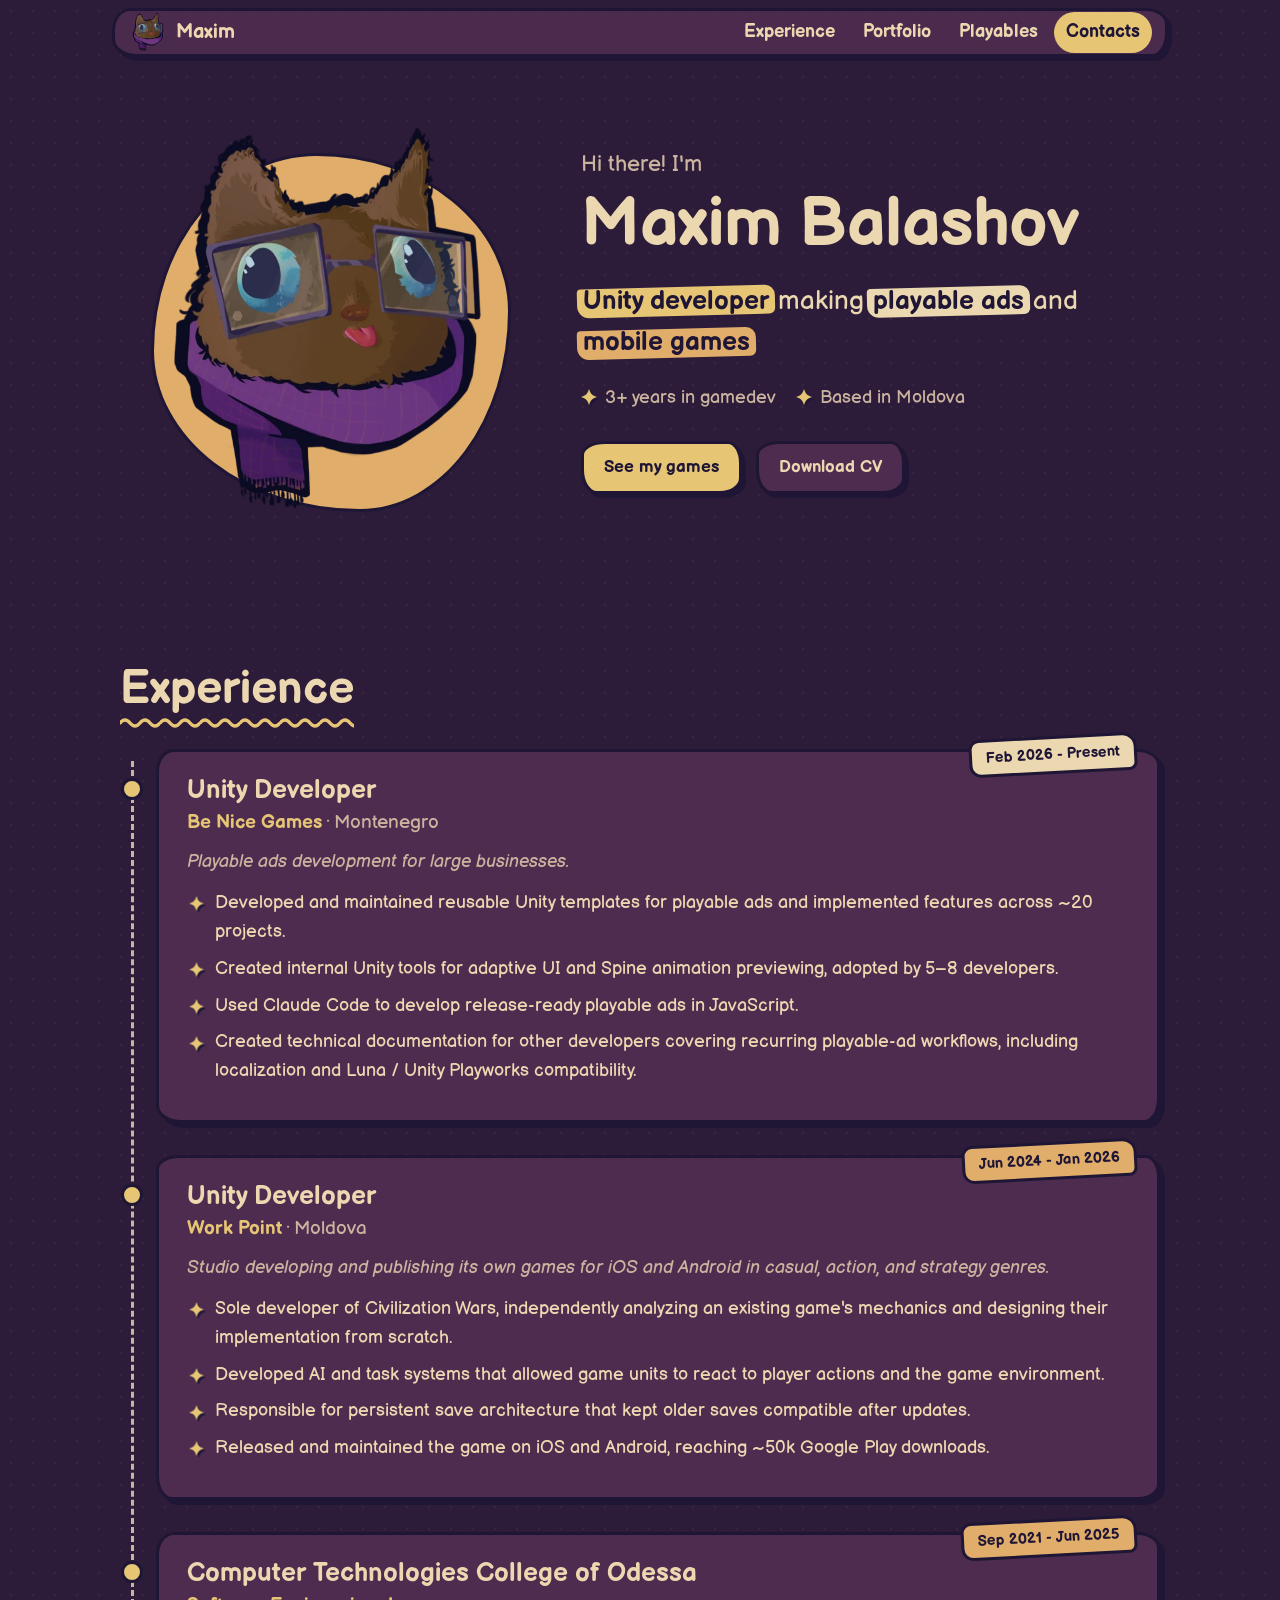
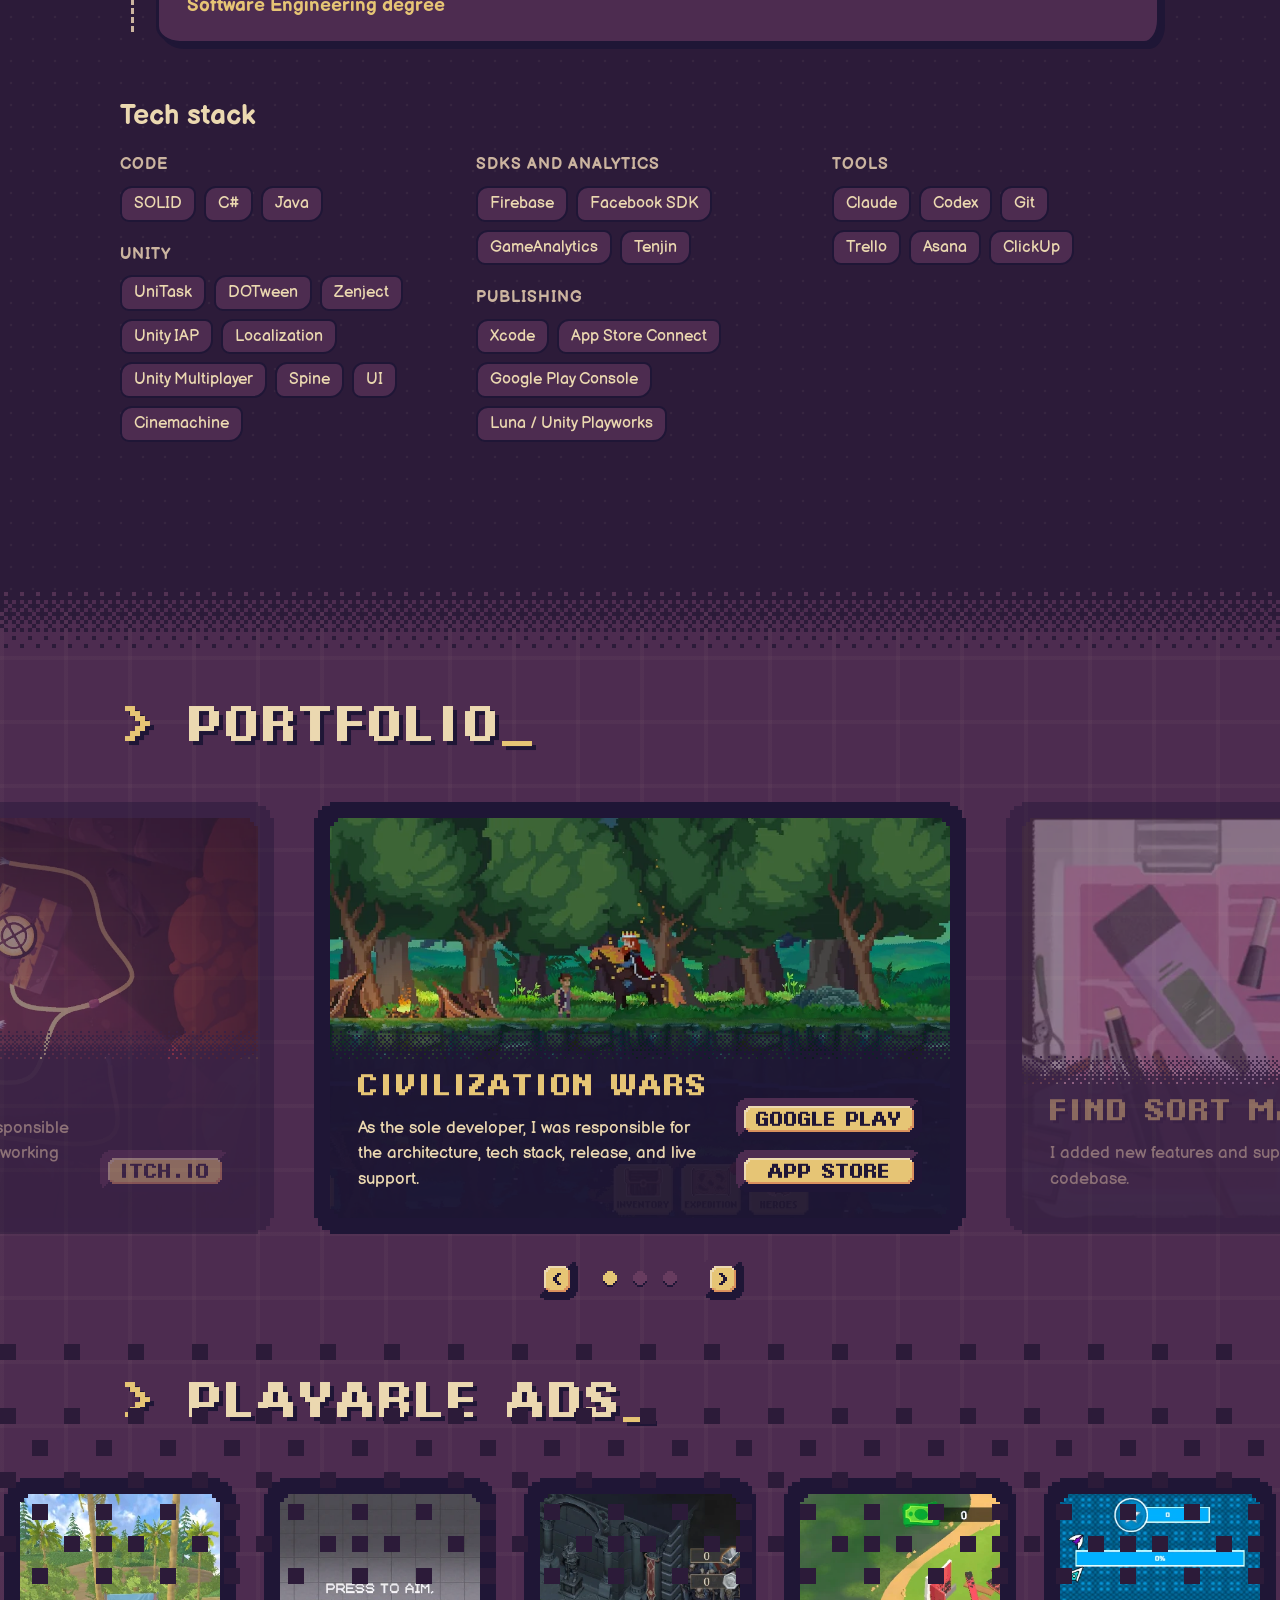
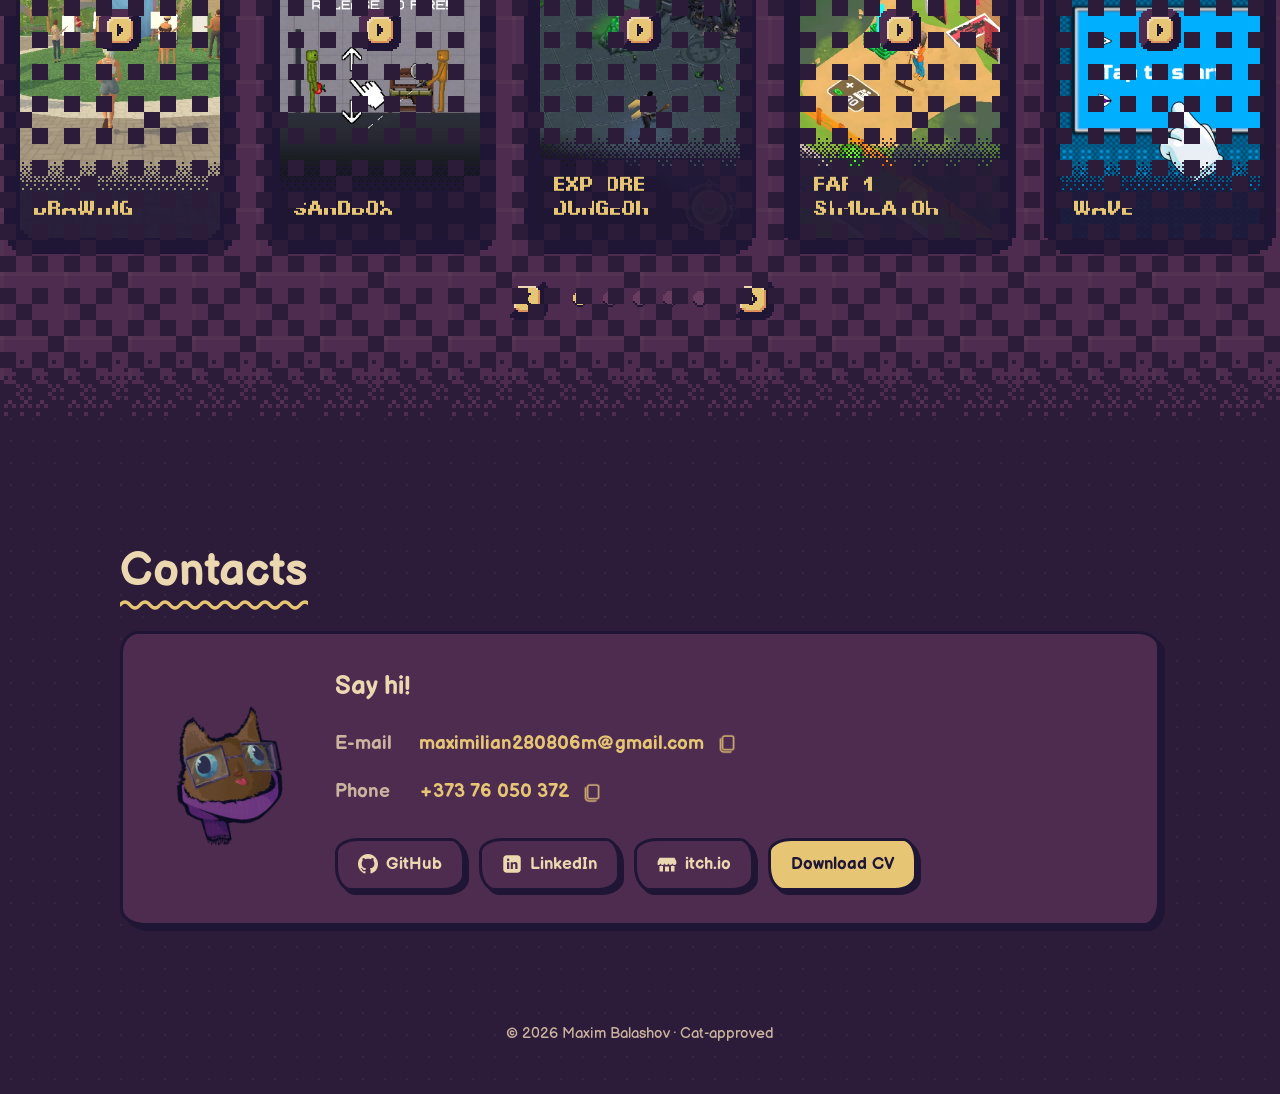
==== commit 9eb29448: "dithering reveal fix" ====
--- a/index.html
+++ b/index.html
@@ -8,7 +8,7 @@
   <link rel="icon" type="image/png" href="Assets/Art/favicon.png">
   <link rel="preload" href="Assets/Fonts/BalsamiqSans/BalsamiqSans-Regular.woff2" as="font" type="font/woff2" crossorigin>
   <link rel="preload" href="Assets/Fonts/BalsamiqSans/BalsamiqSans-Bold.woff2" as="font" type="font/woff2" crossorigin>
-  <link rel="stylesheet" href="css/style.css?v=35">
+  <link rel="stylesheet" href="css/style.css?v=36">
 </head>
 <body>
 
@@ -307,6 +307,6 @@
     </div>
   </div>
 
-  <script src="js/main.js?v=35"></script>
+  <script src="js/main.js?v=36"></script>
 </body>
 </html>
--- a/css/style.css
+++ b/css/style.css
@@ -296,7 +296,8 @@
 }
 
 .pixel-reveal {
-  position: absolute; left: 0; top: -64px; width: 100%; height: calc(100vh + 64px);
+  /* covers the whole pixel world including both dithered edges */
+  position: absolute; left: 0; top: -64px; width: 100%; height: calc(100% + 128px);
   pointer-events: none; z-index: 5;
   image-rendering: pixelated;
 }
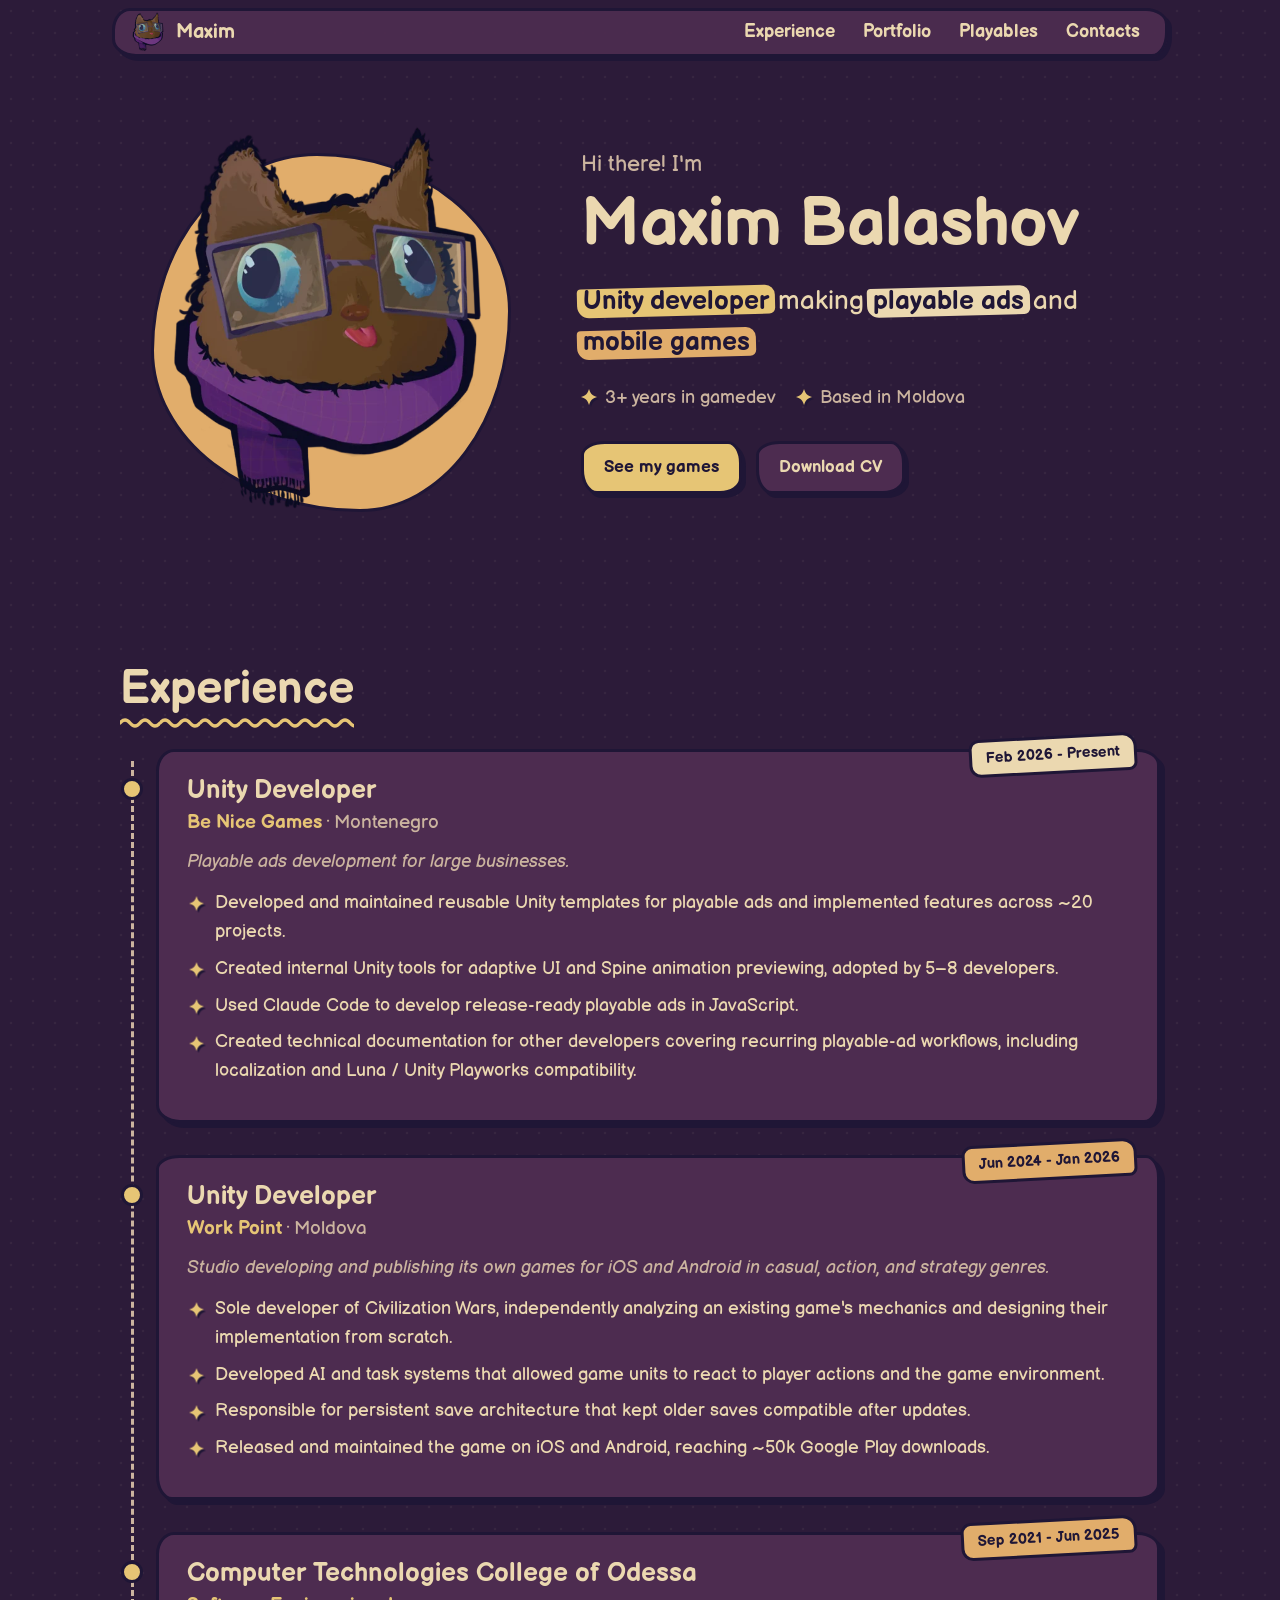
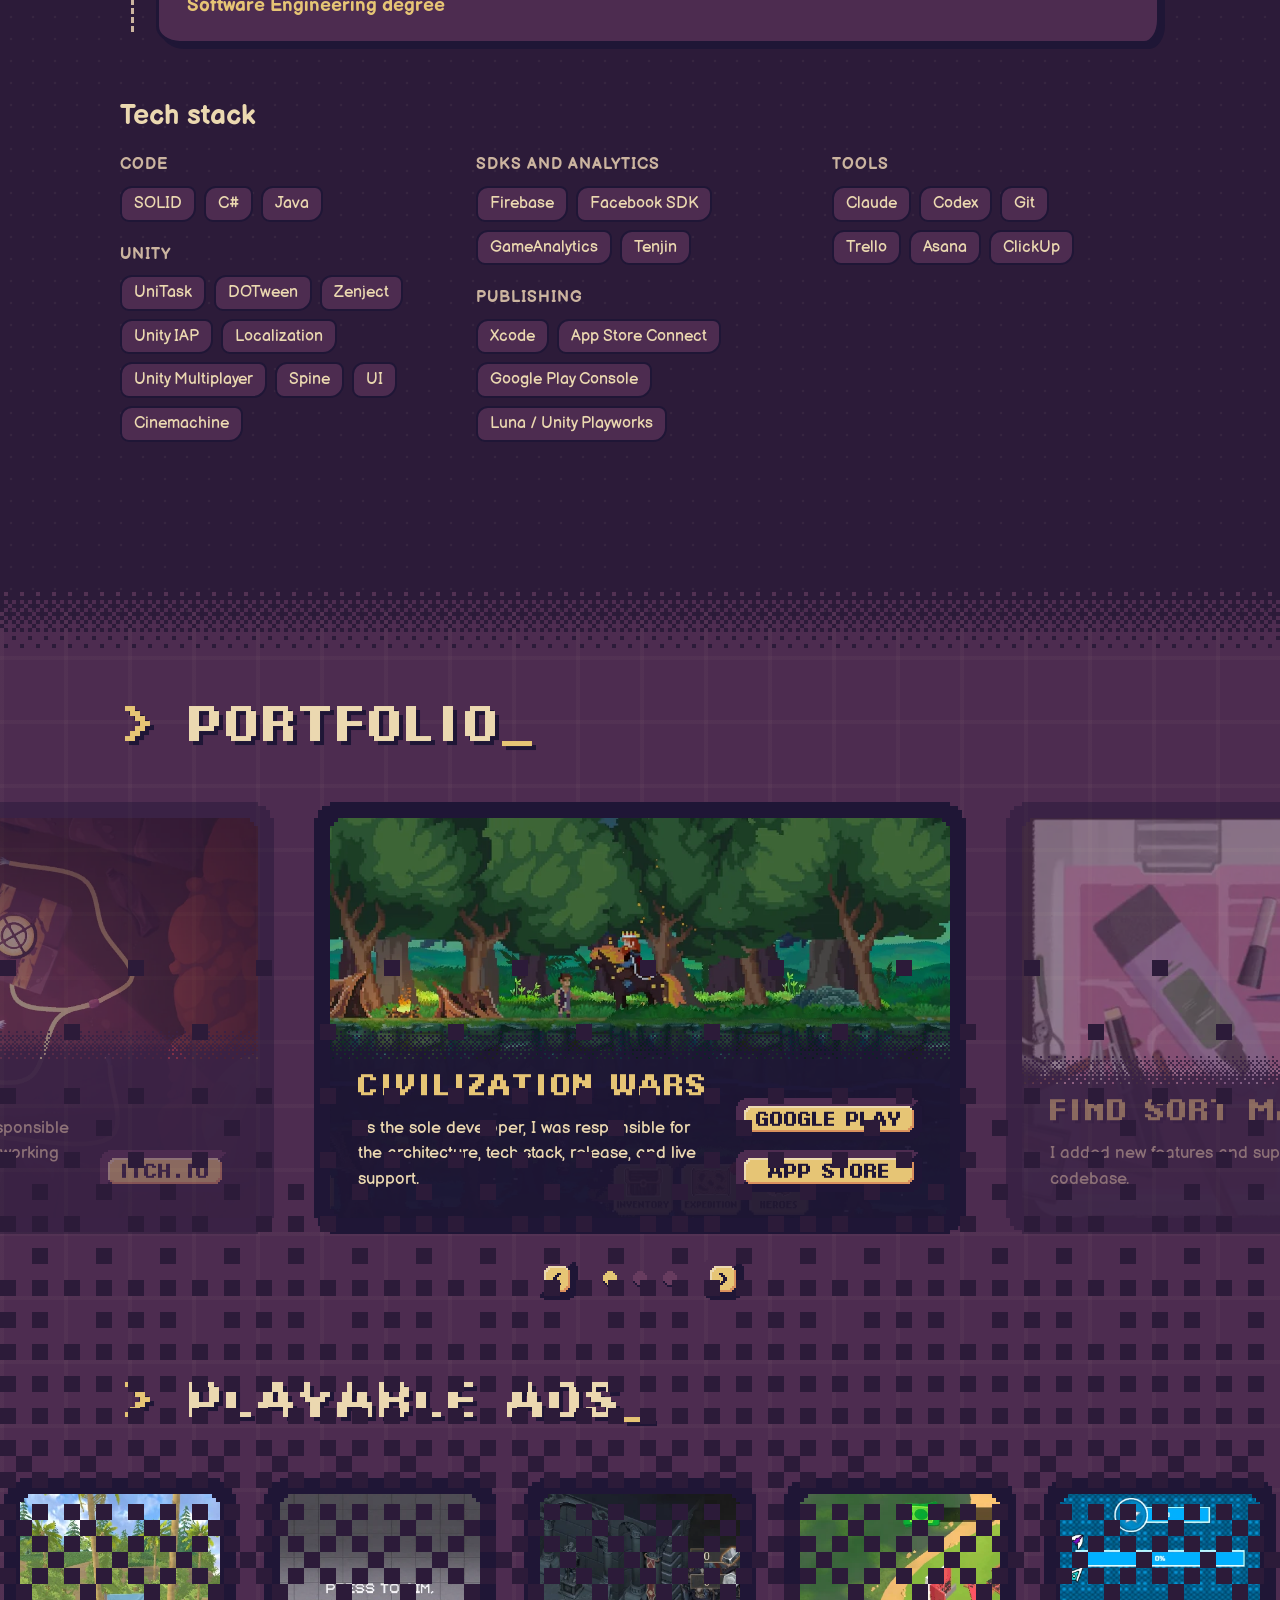
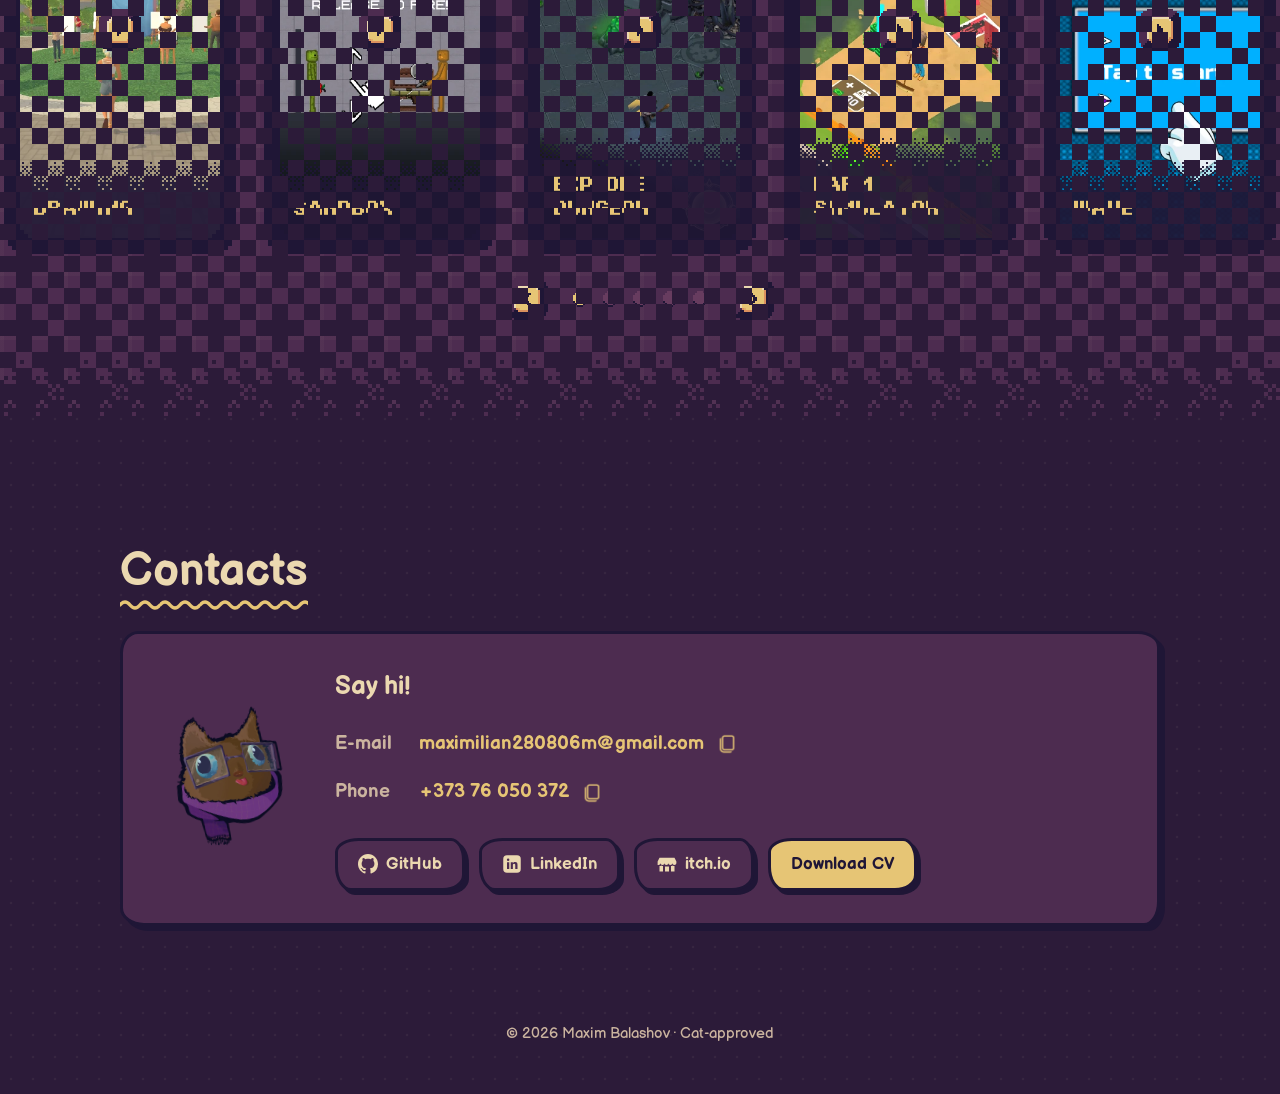
==== commit c8086aff: "anchor fix" ====
--- a/index.html
+++ b/index.html
@@ -8,7 +8,7 @@
   <link rel="icon" type="image/png" href="Assets/Art/favicon.png">
   <link rel="preload" href="Assets/Fonts/BalsamiqSans/BalsamiqSans-Regular.woff2" as="font" type="font/woff2" crossorigin>
   <link rel="preload" href="Assets/Fonts/BalsamiqSans/BalsamiqSans-Bold.woff2" as="font" type="font/woff2" crossorigin>
-  <link rel="stylesheet" href="css/style.css?v=36">
+  <link rel="stylesheet" href="css/style.css?v=38">
 </head>
 <body>
 
@@ -307,6 +307,6 @@
     </div>
   </div>
 
-  <script src="js/main.js?v=36"></script>
+  <script src="js/main.js?v=38"></script>
 </body>
 </html>
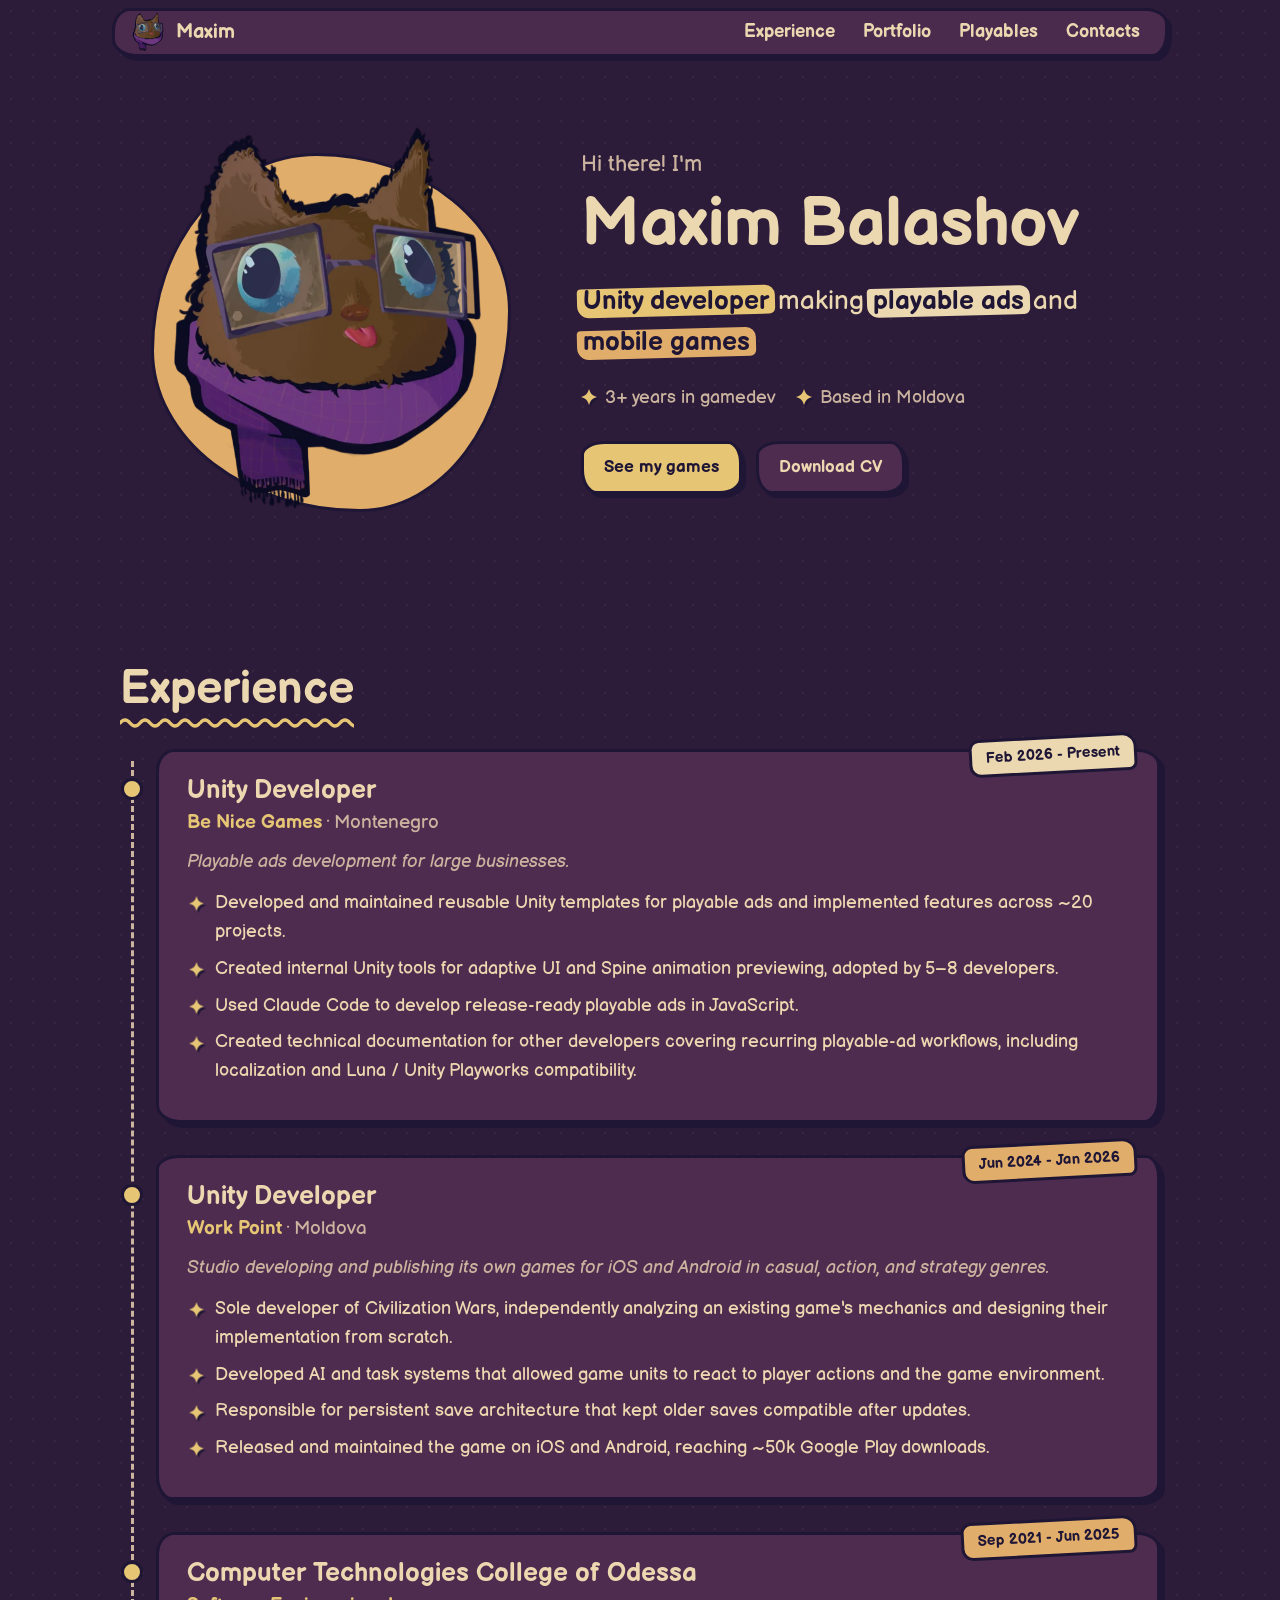
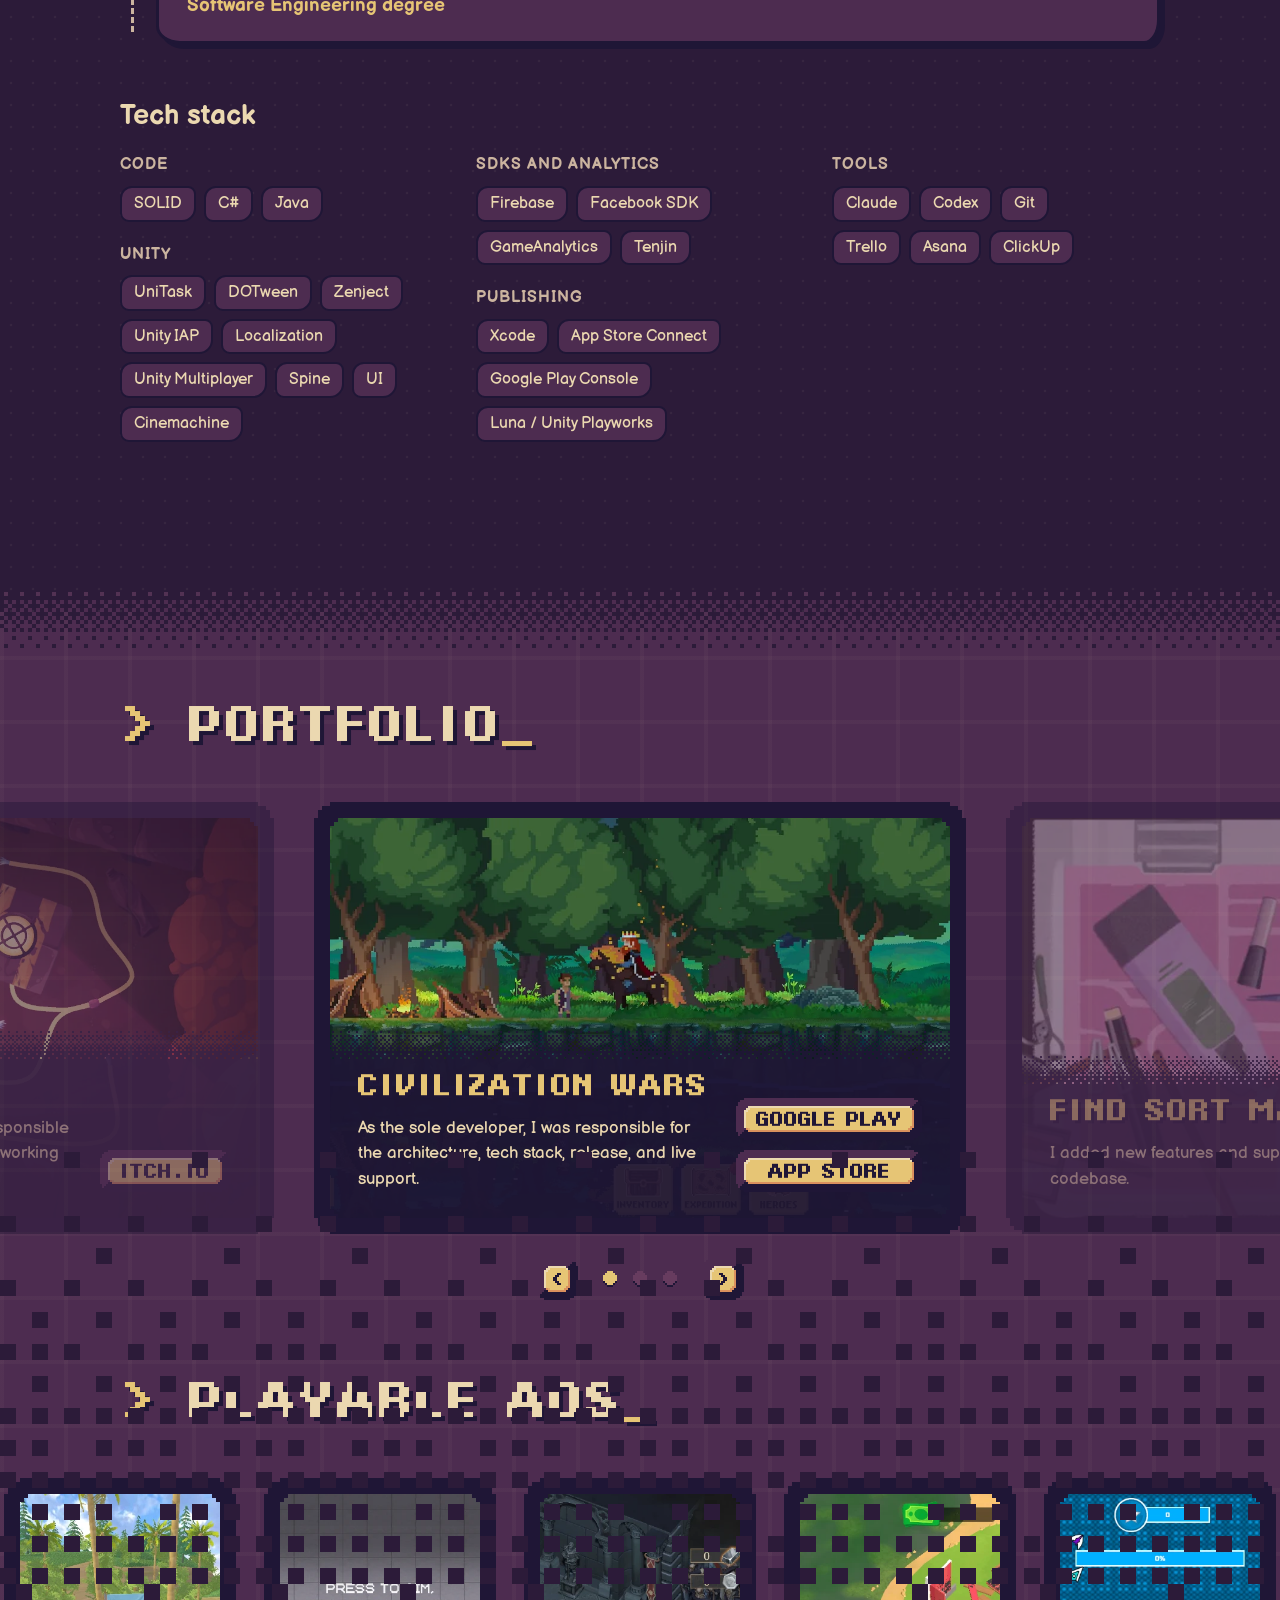
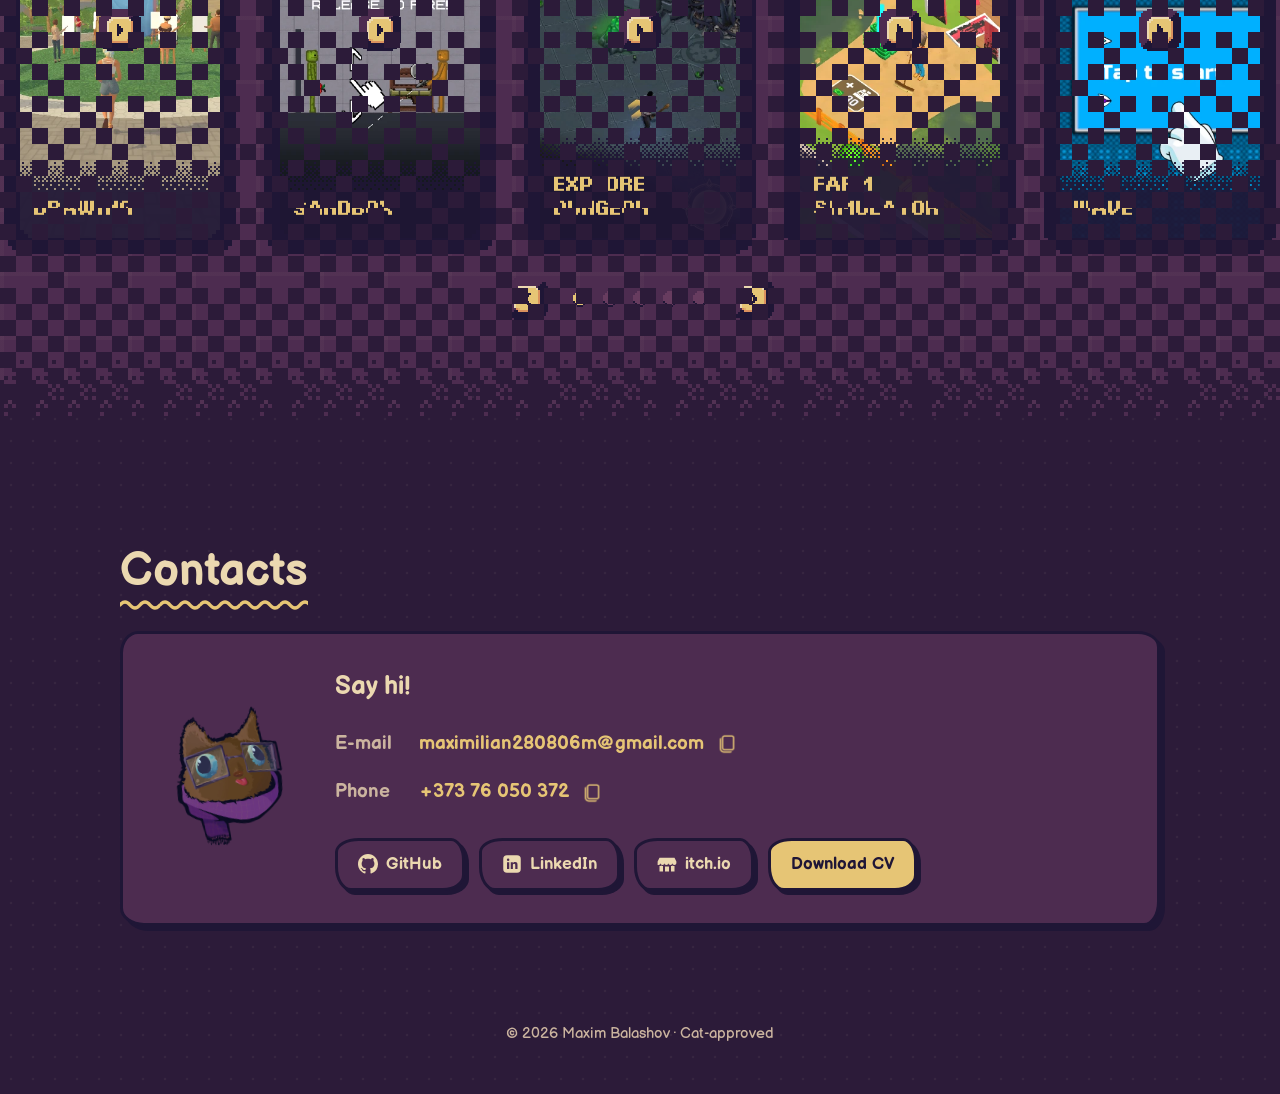
==== commit a3cc08cd: "analytics" ====
--- a/index.html
+++ b/index.html
@@ -8,7 +8,7 @@
   <link rel="icon" type="image/png" href="Assets/Art/favicon.png">
   <link rel="preload" href="Assets/Fonts/BalsamiqSans/BalsamiqSans-Regular.woff2" as="font" type="font/woff2" crossorigin>
   <link rel="preload" href="Assets/Fonts/BalsamiqSans/BalsamiqSans-Bold.woff2" as="font" type="font/woff2" crossorigin>
-  <link rel="stylesheet" href="css/style.css?v=38">
+  <link rel="stylesheet" href="css/style.css?v=39">
 </head>
 <body>
 
@@ -58,7 +58,7 @@
         </ul>
         <div class="hero__actions">
           <a class="btn btn--primary" href="#games">See my games</a>
-          <a class="btn" href="Assets/CV%2017.10.pdf" download="Maxim_Balashov_CV.pdf">Download CV</a>
+          <a class="btn" href="Assets/CV%2017.10.pdf" download="Maxim_Balashov_CV.pdf" data-track="cv-download-hero">Download CV</a>
         </div>
       </div>
     </section>
@@ -156,8 +156,8 @@
                       <p class="game-card__desc">As the sole developer, I was responsible for the architecture, tech stack, release, and live support.</p>
                     </div>
                     <div class="game-card__links">
-                      <a class="px-button" href="https://play.google.com/store/apps/details?id=civilization.wars.kingdom.strategy" target="_blank" rel="noopener">GOOGLE PLAY</a>
-                      <a class="px-button" href="https://apps.apple.com/us/app/civilization-wars-strategy/id6739465049" target="_blank" rel="noopener">APP STORE</a>
+                      <a class="px-button" href="https://play.google.com/store/apps/details?id=civilization.wars.kingdom.strategy" target="_blank" rel="noopener" data-track="store/civilization-wars-google-play">GOOGLE PLAY</a>
+                      <a class="px-button" href="https://apps.apple.com/us/app/civilization-wars-strategy/id6739465049" target="_blank" rel="noopener" data-track="store/civilization-wars-app-store">APP STORE</a>
                     </div>
                   </div>
                 </div>
@@ -171,8 +171,8 @@
                       <p class="game-card__desc">I added new features and supported existing codebase.</p>
                     </div>
                     <div class="game-card__links">
-                      <a class="px-button" href="https://play.google.com/store/apps/details?id=com.gan.puzzleone" target="_blank" rel="noopener">GOOGLE PLAY</a>
-                      <a class="px-button" href="https://apps.apple.com/md/app/find-sort-match-sorting-game/id6448245615" target="_blank" rel="noopener">APP STORE</a>
+                      <a class="px-button" href="https://play.google.com/store/apps/details?id=com.gan.puzzleone" target="_blank" rel="noopener" data-track="store/find-sort-match-google-play">GOOGLE PLAY</a>
+                      <a class="px-button" href="https://apps.apple.com/md/app/find-sort-match-sorting-game/id6448245615" target="_blank" rel="noopener" data-track="store/find-sort-match-app-store">APP STORE</a>
                     </div>
                   </div>
                 </div>
@@ -186,7 +186,7 @@
                       <p class="game-card__desc">I was the developer and game designer responsible for the project from concept to completion, working together with a 2D artist.</p>
                     </div>
                     <div class="game-card__links">
-                      <a class="px-button" href="https://mav-666.itch.io/wire-up" target="_blank" rel="noopener">ITCH.IO</a>
+                      <a class="px-button" href="https://mav-666.itch.io/wire-up" target="_blank" rel="noopener" data-track="store/wire-up-itch">ITCH.IO</a>
                     </div>
                   </div>
                 </div>
@@ -243,12 +243,12 @@
           <p class="contact__lead">Say hi!</p>
 
           <div class="contact__rows">
-            <button class="contact__row" type="button" data-copy="maximilian280806m@gmail.com" aria-label="Copy e-mail address">
+            <button class="contact__row" type="button" data-copy="maximilian280806m@gmail.com" aria-label="Copy e-mail address" data-track="contact/copy-email">
               <span class="contact__label">E-mail</span>
               <span class="contact__value">maximilian280806m@gmail.com</span>
               <span class="copy-icon" aria-hidden="true"></span>
             </button>
-            <button class="contact__row" type="button" data-copy="+37376050372" aria-label="Copy phone number">
+            <button class="contact__row" type="button" data-copy="+37376050372" aria-label="Copy phone number" data-track="contact/copy-phone">
               <span class="contact__label">Phone</span>
               <span class="contact__value">+373 76 050 372</span>
               <span class="copy-icon" aria-hidden="true"></span>
@@ -256,19 +256,19 @@
           </div>
 
           <div class="socials">
-            <a class="btn btn--social" href="https://github.com/maverik-666" target="_blank" rel="noopener">
+            <a class="btn btn--social" href="https://github.com/maverik-666" target="_blank" rel="noopener" data-track="social/github">
               <svg viewBox="0 0 16 16" aria-hidden="true"><path fill="currentColor" d="M8 0C3.58 0 0 3.58 0 8c0 3.54 2.29 6.53 5.47 7.59.4.07.55-.17.55-.38 0-.19-.01-.82-.01-1.49-2.01.37-2.53-.49-2.69-.94-.09-.23-.48-.94-.82-1.13-.28-.15-.68-.52-.01-.53.63-.01 1.08.58 1.23.82.72 1.21 1.87.87 2.33.66.07-.52.28-.87.51-1.07-1.78-.2-3.64-.89-3.64-3.95 0-.87.31-1.59.82-2.15-.08-.2-.36-1.02.08-2.12 0 0 .67-.21 2.2.82.64-.18 1.32-.27 2-.27.68 0 1.36.09 2 .27 1.53-1.04 2.2-.82 2.2-.82.44 1.1.16 1.92.08 2.12.51.56.82 1.27.82 2.15 0 3.07-1.87 3.75-3.65 3.95.29.25.54.73.54 1.48 0 1.07-.01 1.93-.01 2.2 0 .21.15.46.55.38A8.01 8.01 0 0 0 16 8c0-4.42-3.58-8-8-8z"/></svg>
               GitHub
             </a>
-            <a class="btn btn--social" href="https://www.linkedin.com/in/maxim-balashov-8b03b829a/" target="_blank" rel="noopener">
+            <a class="btn btn--social" href="https://www.linkedin.com/in/maxim-balashov-8b03b829a/" target="_blank" rel="noopener" data-track="social/linkedin">
               <svg viewBox="0 0 16 16" aria-hidden="true"><rect x="1" y="1" width="14" height="14" rx="3" fill="currentColor"/><path style="fill:var(--card)" d="M4 6.5h1.8V12H4zM4.9 3.6a1 1 0 1 1 0 2 1 1 0 0 1 0-2zM7 6.5h1.7v.8c.3-.5.9-.9 1.8-.9 1.6 0 1.9 1 1.9 2.4V12h-1.8V9.2c0-.7 0-1.4-.9-1.4s-1 .7-1 1.4V12H7z"/></svg>
               LinkedIn
             </a>
-            <a class="btn btn--social" href="https://mav-666.itch.io/" target="_blank" rel="noopener">
+            <a class="btn btn--social" href="https://mav-666.itch.io/" target="_blank" rel="noopener" data-track="social/itch">
               <svg viewBox="0 0 16 16" aria-hidden="true"><path fill="currentColor" d="M2 3h12l1.5 3v1.2c0 .9-.7 1.6-1.6 1.6-.9 0-1.6-.7-1.6-1.6 0 .9-.7 1.6-1.6 1.6S9.1 8.1 9.1 7.2c0 .9-.7 1.6-1.6 1.6S6 8.1 6 7.2c0 .9-.7 1.6-1.6 1.6S2.8 8.1 2.8 7.2c0 .9-.7 1.6-1.6 1.6H.5V6zM2 9.6c.5 0 1-.1 1.4-.4.4.3.9.4 1.4.4V14H2zm9.2 0c.5 0 1-.1 1.4-.4.4.3.9.4 1.4.4V14h-2.8zM6.4 10h3.2v4H6.4z"/></svg>
               itch.io
             </a>
-            <a class="btn btn--primary" href="Assets/CV%2017.10.pdf" download="Maxim_Balashov_CV.pdf">Download CV</a>
+            <a class="btn btn--primary" href="Assets/CV%2017.10.pdf" download="Maxim_Balashov_CV.pdf" data-track="cv-download-contacts">Download CV</a>
           </div>
         </div>
       </div>
@@ -307,6 +307,8 @@
     </div>
   </div>
 
-  <script src="js/main.js?v=38"></script>
+  <script src="js/main.js?v=39"></script>
+  <!-- GoatCounter analytics: https://maverik.goatcounter.com (no cookies; ignores localhost) -->
+  <script data-goatcounter="https://maverik.goatcounter.com/count" async src="https://gc.zgo.at/count.js"></script>
 </body>
 </html>
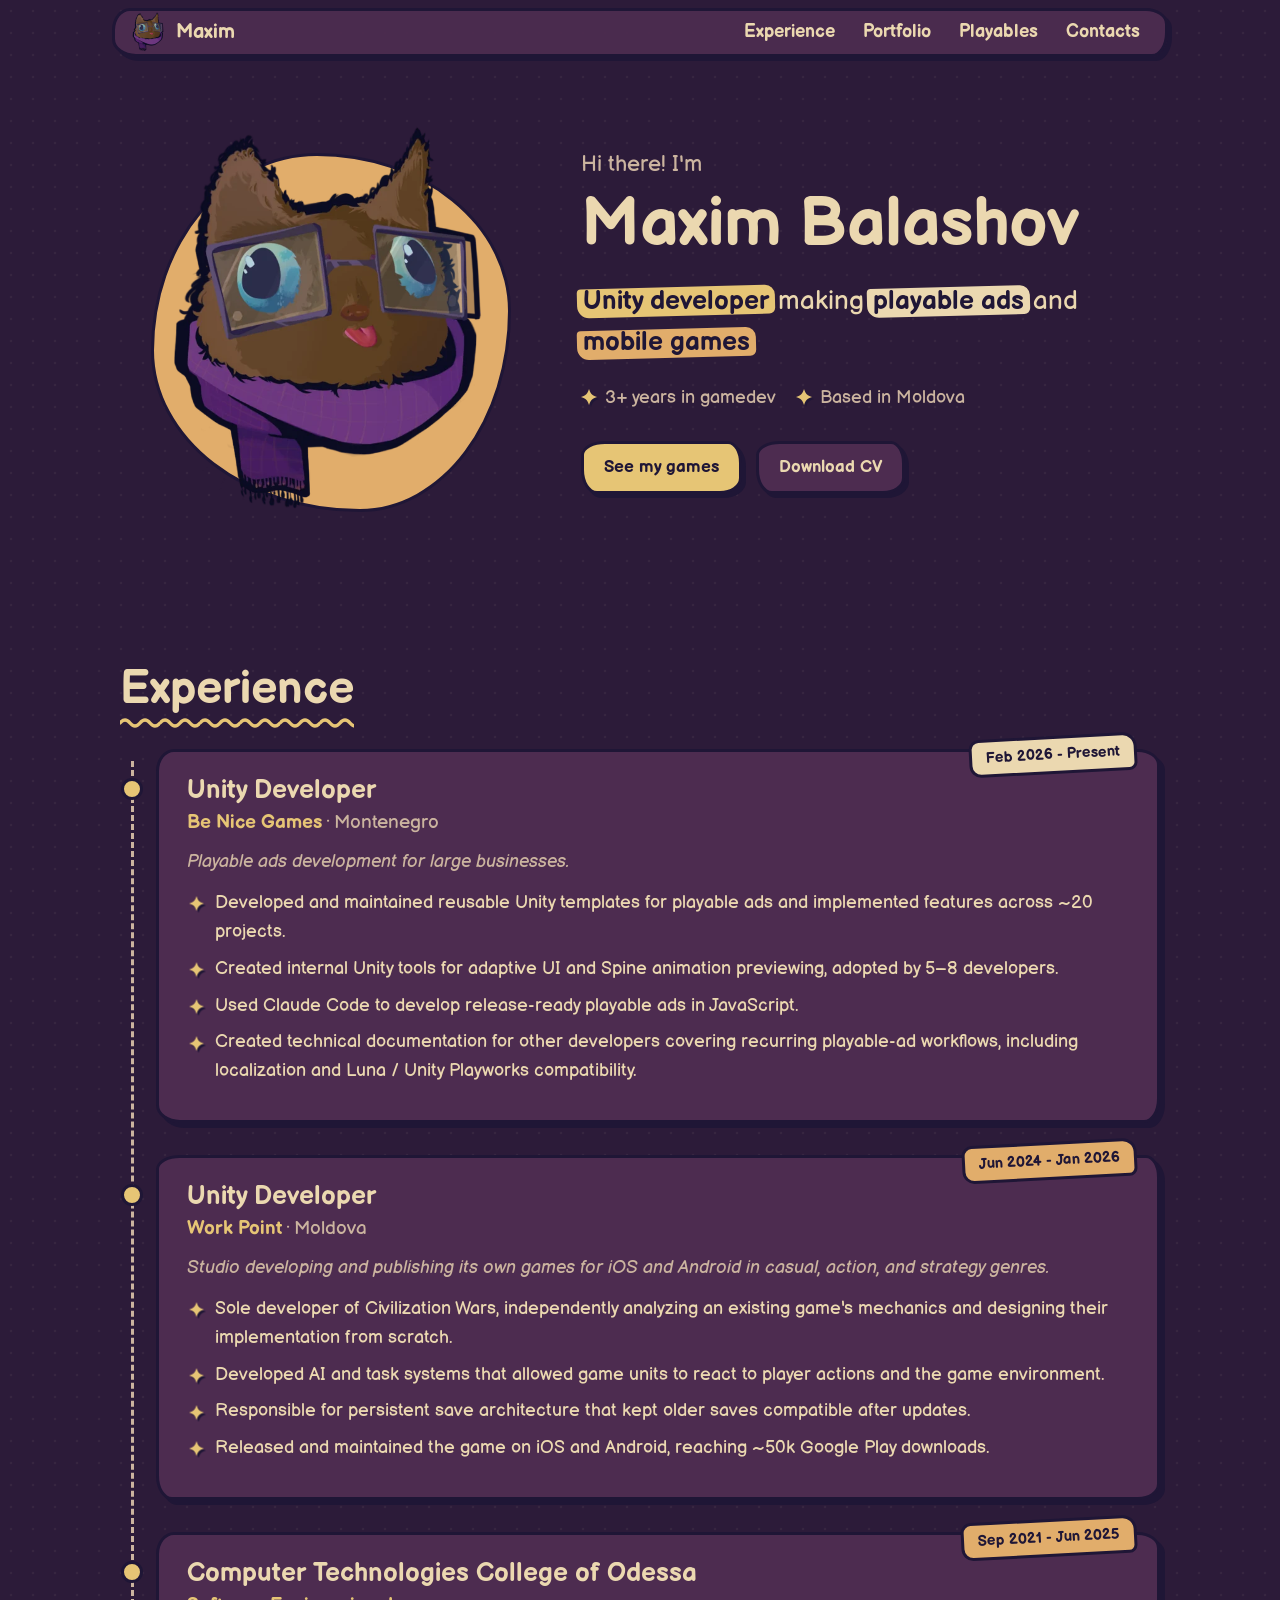
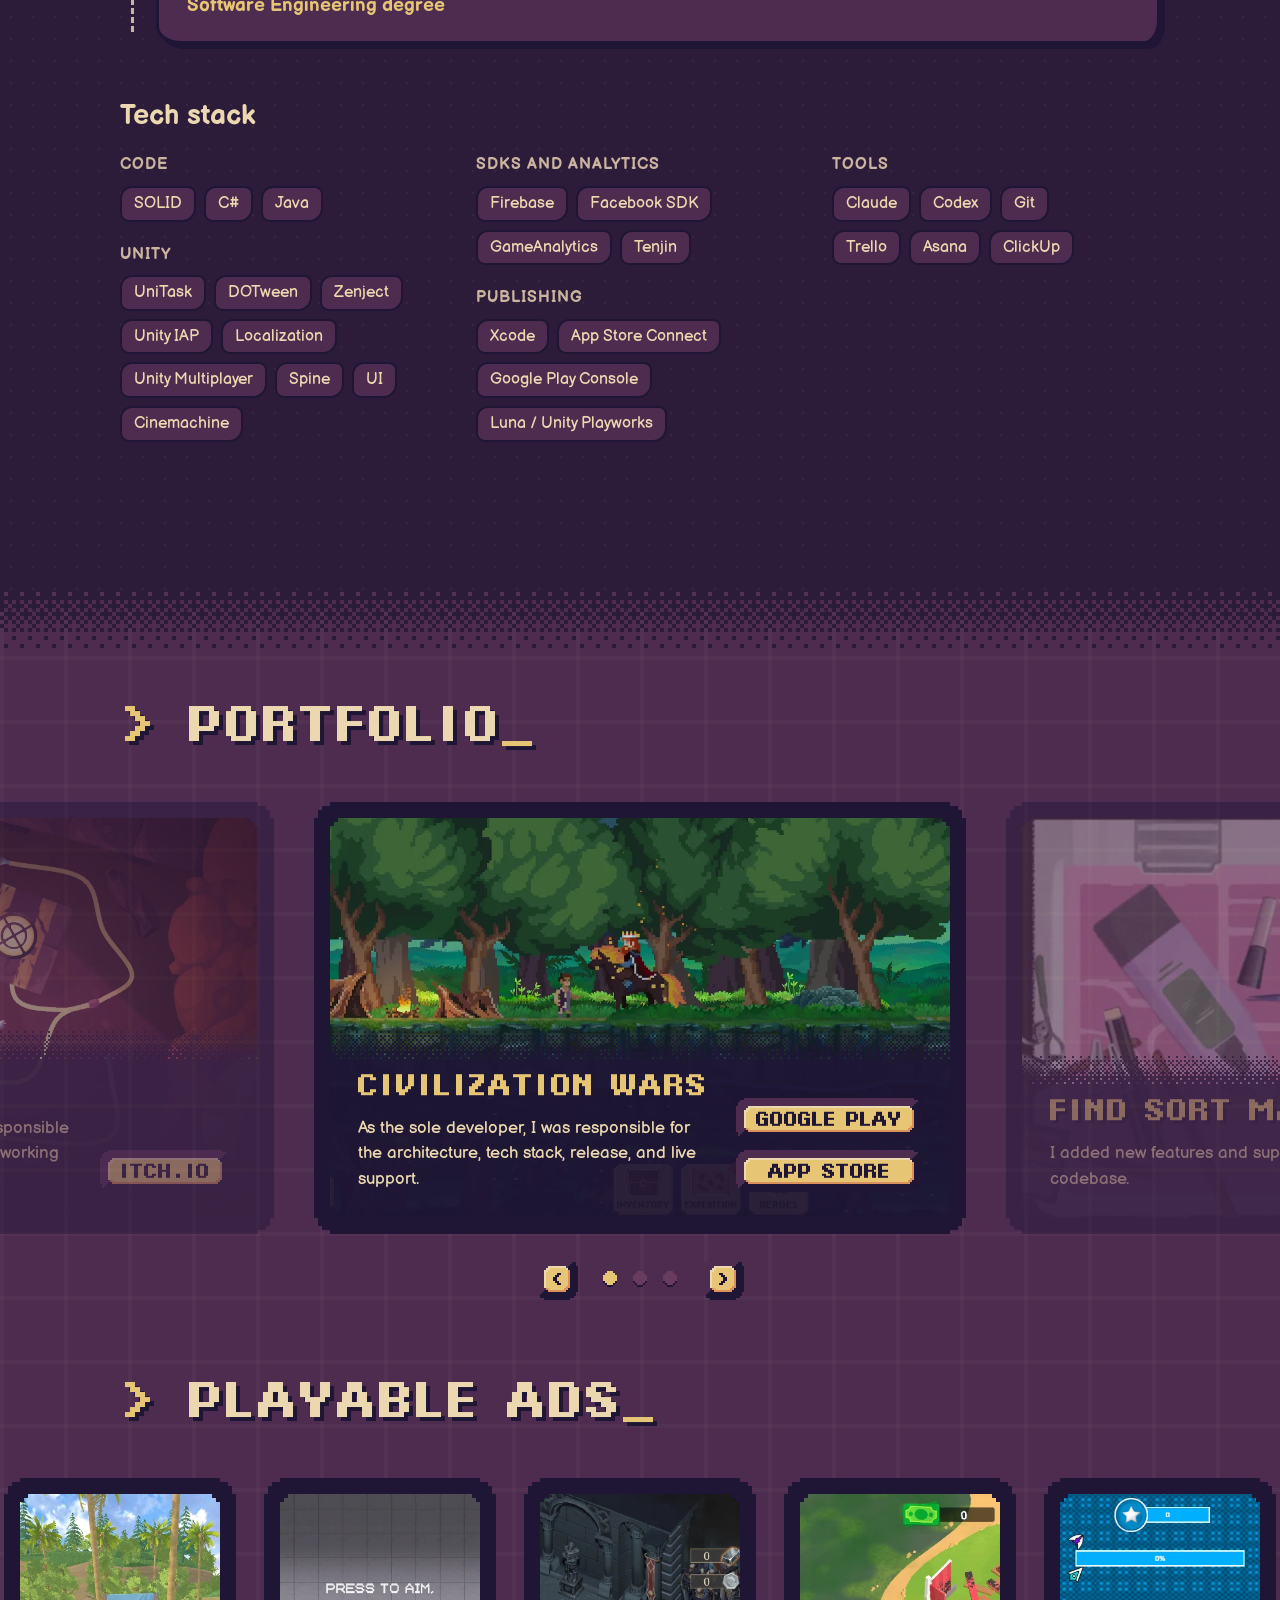
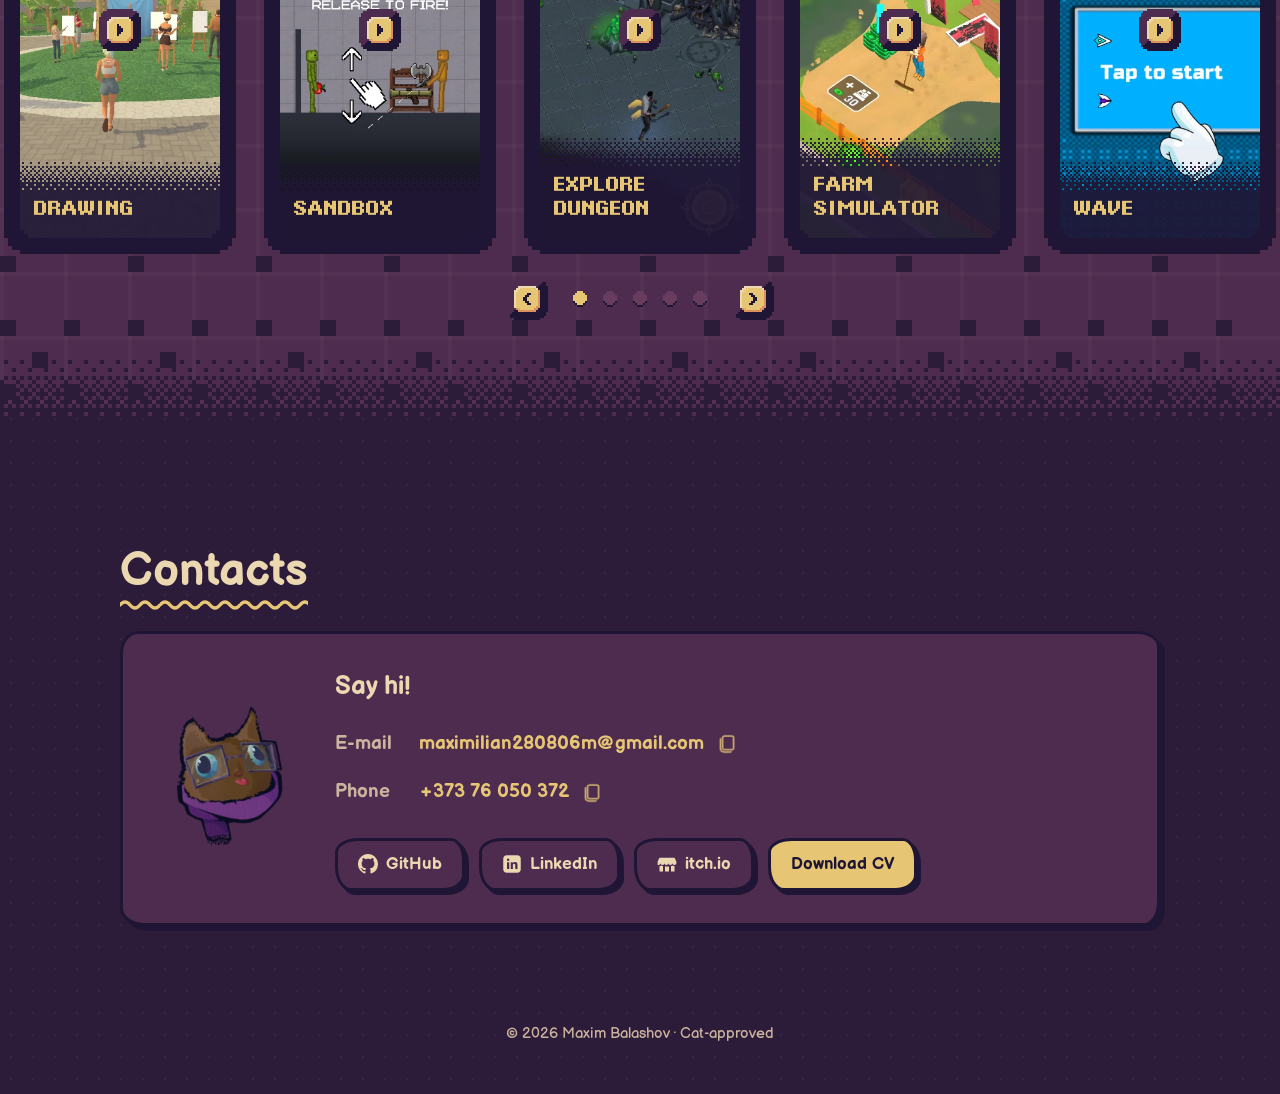
==== commit f4970fda: "changed url preview" ====
--- a/index.html
+++ b/index.html
@@ -4,7 +4,12 @@
   <meta charset="utf-8">
   <meta name="viewport" content="width=device-width, initial-scale=1">
   <title>Maxim Balashov</title>
-  <meta name="description" content="Maxim Balashov — Unity developer making playable ads and mobile games.">
+  <meta name="description" content="Unity developer">
+  <!-- link preview in messengers / social networks -->
+  <meta property="og:type" content="website">
+  <meta property="og:url" content="https://maverik-666.github.io/">
+  <meta property="og:title" content="Maxim Balashov">
+  <meta property="og:description" content="Unity developer">
   <link rel="icon" type="image/png" href="Assets/Art/favicon.png">
   <link rel="preload" href="Assets/Fonts/BalsamiqSans/BalsamiqSans-Regular.woff2" as="font" type="font/woff2" crossorigin>
   <link rel="preload" href="Assets/Fonts/BalsamiqSans/BalsamiqSans-Bold.woff2" as="font" type="font/woff2" crossorigin>
